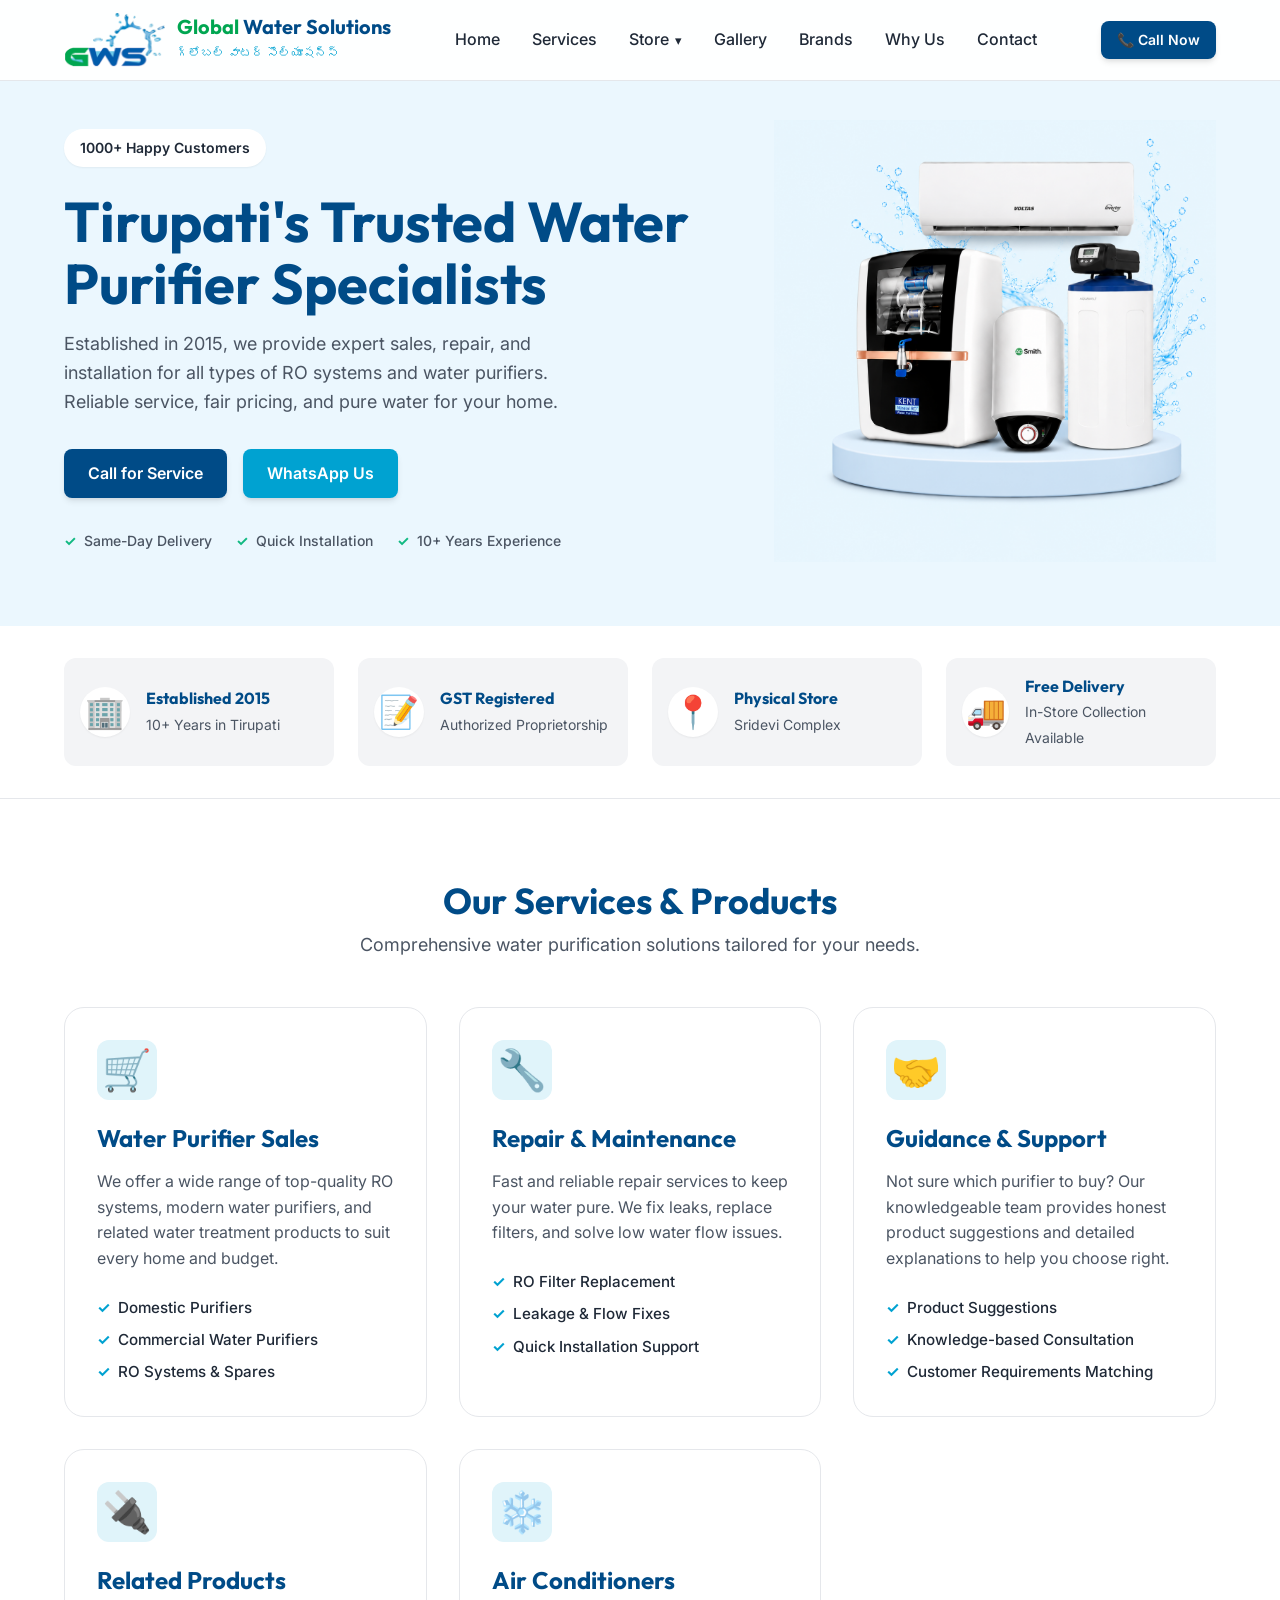
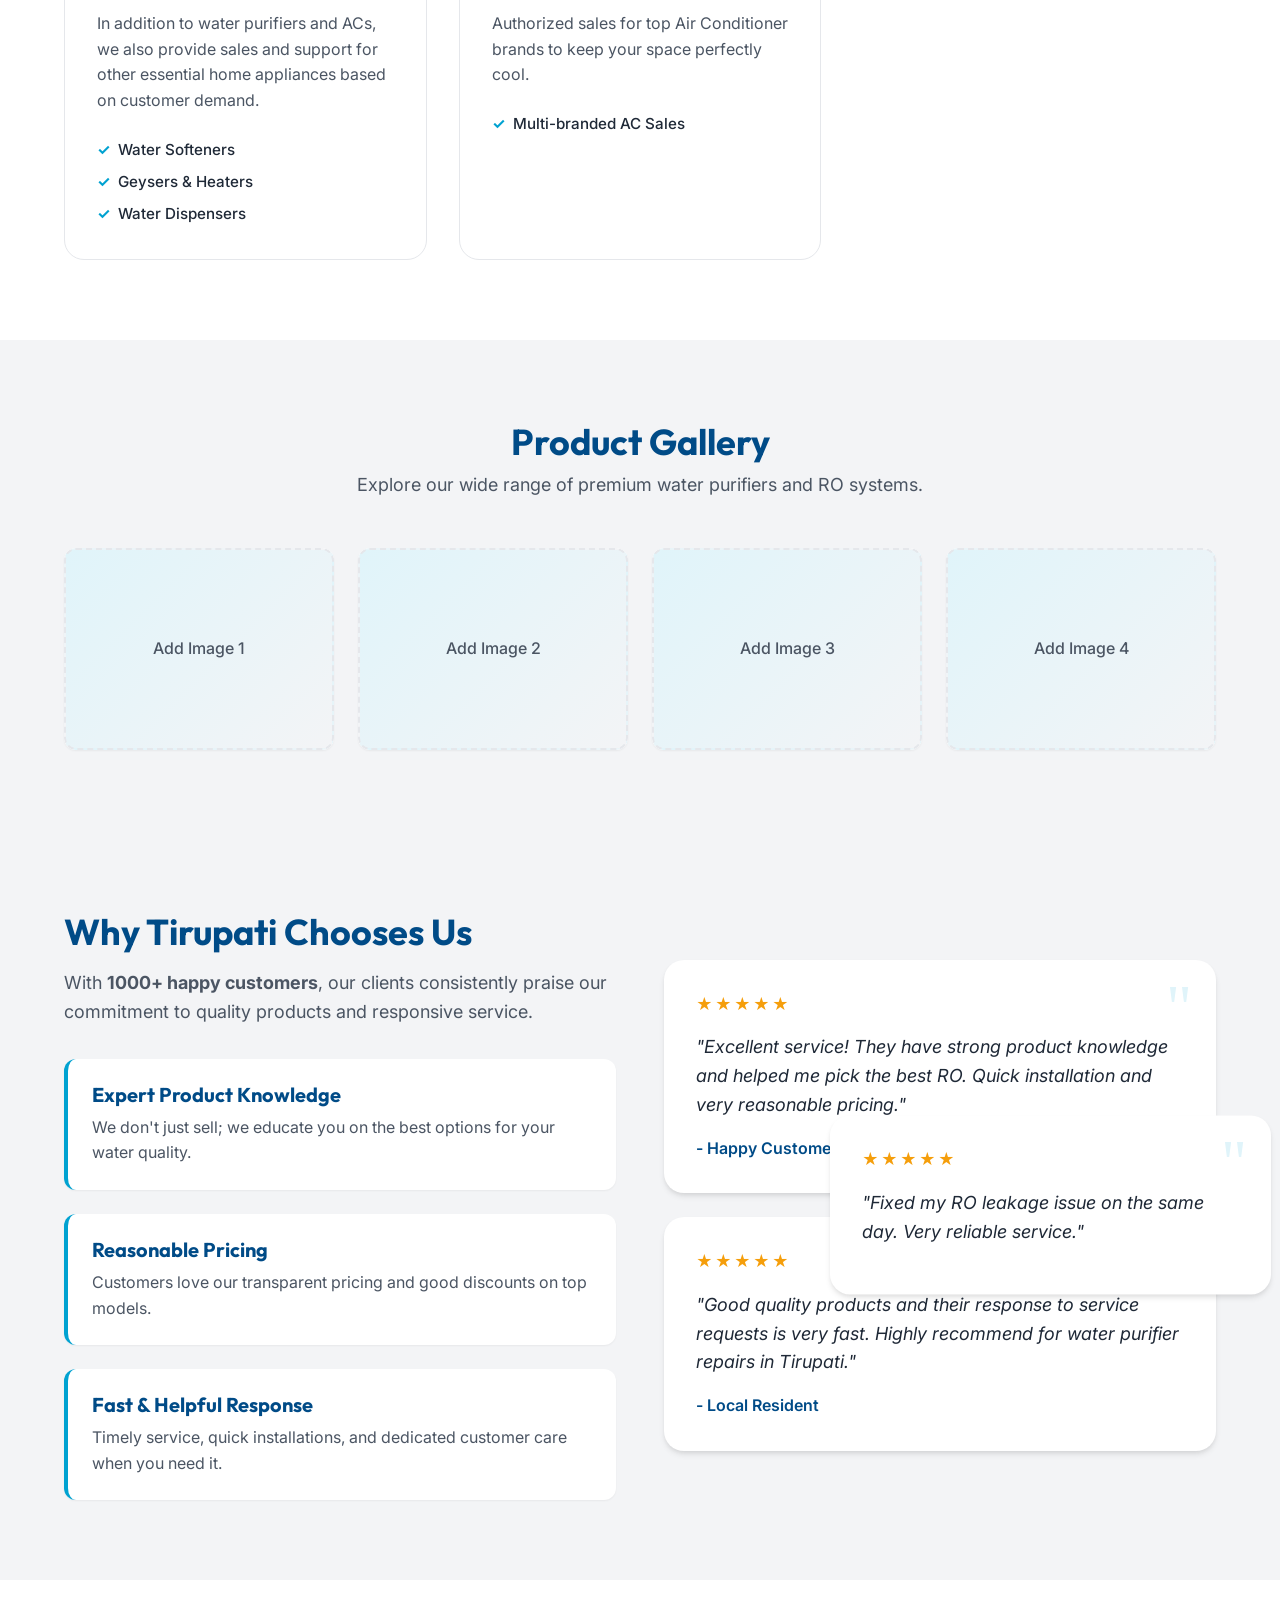
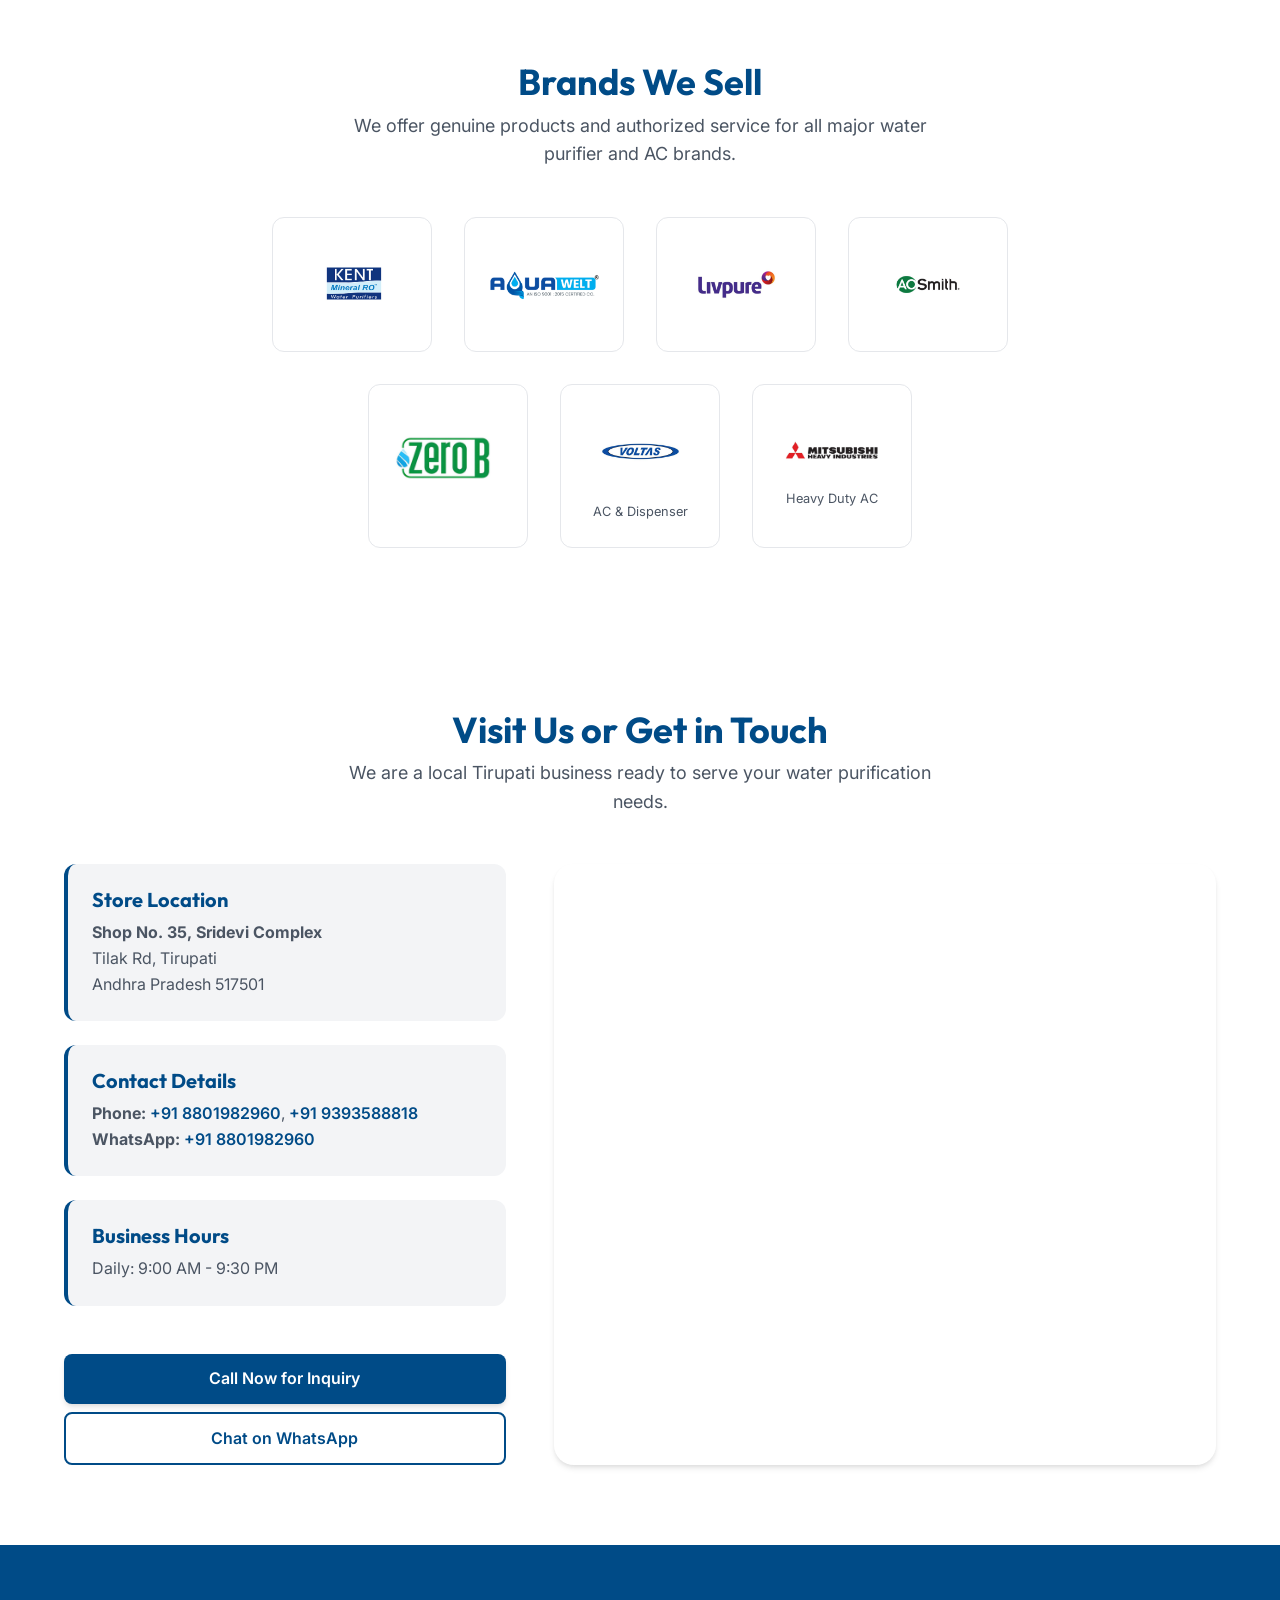
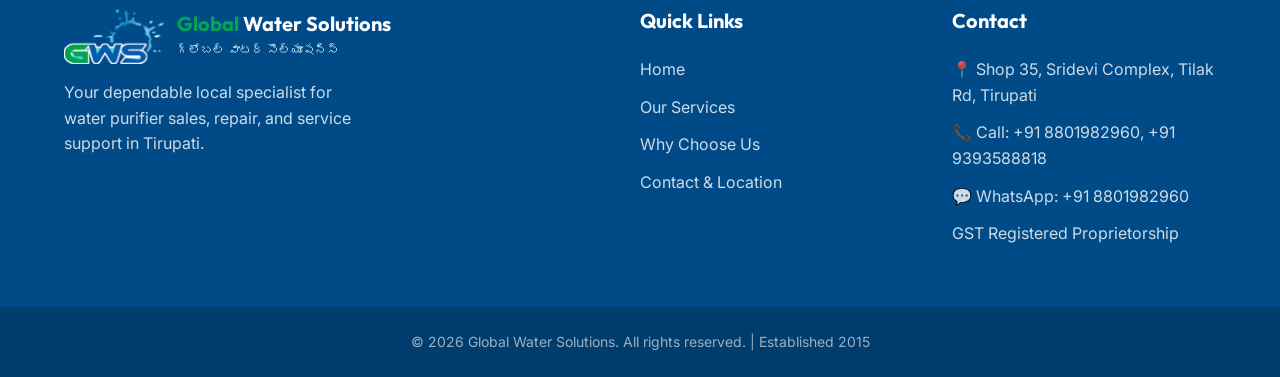
==== index.html @ a7a361a8 "Add files via upload" ====
<!DOCTYPE html>
<html lang="en">
<head>
    <meta charset="UTF-8">
    <meta name="viewport" content="width=device-width, initial-scale=1.0">
    <title>Global Water Solutions | Tirupati Water Purifier Specialists</title>
    <meta name="description" content="Tirupati's trusted water purifier specialist since 2015. Sales, repair, replacement, and installation with a 5.0-star rating. Free delivery and same-day service.">
    <!-- Google Fonts -->
    <link rel="preconnect" href="https://fonts.googleapis.com">
    <link rel="preconnect" href="https://fonts.gstatic.com" crossorigin>
    <link href="https://fonts.googleapis.com/css2?family=Outfit:wght@300;400;500;600;700;800&family=Inter:wght@400;500;600&display=swap" rel="stylesheet">
    <link rel="stylesheet" href="style.css">
</head>
<body>
    <!-- Header -->
    <header id="navbar">
        <div class="container header-container">
            <div class="logo">
                <img src="src/LOGO.png" alt="Global Water Solutions Logo" class="brand-logo">
                <div class="logo-text">
                    <h1><span style="color: #00A651;">Global</span> Water Solutions</h1>
                    <span class="logo-telugu">గ్లోబల్ వాటర్ సొల్యూషన్స్</span>
                </div>
            </div>
            <nav class="desktop-nav">
                <a href="#home">Home</a>
                <a href="#services">Services</a>
                <div class="dropdown">
                    <a href="#">Store <span style="font-size: 0.8em; margin-left: 2px;">&#9662;</span></a>
                    <div class="dropdown-menu">
                        <a href="store-domestic-ro.html">RO Water Purifiers</a>
                        <a href="store-commercial-ro.html">Commercial RO Water Purifier Systems</a>
                        <a href="store-softeners.html">Softeners</a>
                        <a href="store-geysers.html">Geysers & Water Heaters</a>
                        <a href="store-ac.html">Air Conditioners</a>
                        <a href="store-spares.html">RO Spares</a>
                    </div>
                </div>
                <a href="#gallery">Gallery</a>
                <a href="#brands">Brands</a>
                <a href="#why-us">Why Us</a>
                <a href="#contact">Contact</a>
            </nav>
            <div class="header-cta">
                <a href="tel:+918801982960" class="btn btn-primary btn-sm">📞 Call Now</a>
                <button class="mobile-menu-btn" aria-label="Toggle Menu">
                    <span></span>
                    <span></span>
                    <span></span>
                </button>
            </div>
        </div>
        <!-- Mobile Menu -->
        <div class="mobile-menu">
            <a href="#home">Home</a>
            <a href="#services">Services</a>
            <a href="#">Store <span style="font-size: 0.8em; margin-left: 2px;">&#9662;</span></a>
            <div class="mobile-dropdown-menu">
                <a href="store-domestic-ro.html">RO Water Purifiers</a>
                <a href="store-commercial-ro.html">Commercial RO Water Purifier Systems</a>
                <a href="store-softeners.html">Softeners</a>
                <a href="store-geysers.html">Geysers & Water Heaters</a>
                <a href="store-ac.html">Air Conditioners</a>
                <a href="store-spares.html">RO Spares</a>
            </div>
            <a href="#gallery">Gallery</a>
            <a href="#brands">Brands</a>
            <a href="#why-us">Why Us</a>
            <a href="#contact">Contact</a>
        </div>
    </header>

    <main>
        <!-- Hero Section -->
        <section id="home" class="hero">
            <div class="container hero-container">
                <div class="hero-content">
                    <div class="trust-badge">
                        <span class="rating-text">1000+ Happy Customers</span>
                    </div>
                    <h2 class="hero-title">Tirupati's Trusted Water Purifier Specialists</h2>
                    <p class="hero-description">
                        Established in 2015, we provide expert sales, repair, and installation for all types of RO systems and water purifiers. Reliable service, fair pricing, and pure water for your home.
                    </p>
                    <div class="hero-actions">
                        <a href="tel:+918801982960" class="btn btn-primary">Call for Service</a>
                        <a href="https://wa.me/918801982960" target="_blank" class="btn btn-secondary">WhatsApp Us</a>
                    </div>
                    <div class="hero-features">
                        <span><span class="check">✓</span> Same-Day Delivery</span>
                        <span><span class="check">✓</span> Quick Installation</span>
                        <span><span class="check">✓</span> 10+ Years Experience</span>
                    </div>
                </div>
                <div class="hero-image-wrapper">
                    <img src="src/products.png" alt="Global Water Solutions Products" class="hero-product-image">
                </div>
            </div>
        </section>

        <!-- Trust Bar -->
        <section class="trust-bar">
            <div class="container trust-bar-container">
                <div class="trust-item">
                    <div class="icon">🏢</div>
                    <div>
                        <strong>Established 2015</strong>
                        <span>10+ Years in Tirupati</span>
                    </div>
                </div>
                <div class="trust-item">
                    <div class="icon">📝</div>
                    <div>
                        <strong>GST Registered</strong>
                        <span>Authorized Proprietorship</span>
                    </div>
                </div>
                <div class="trust-item">
                    <div class="icon">📍</div>
                    <div>
                        <strong>Physical Store</strong>
                        <span>Sridevi Complex</span>
                    </div>
                </div>
                <div class="trust-item">
                    <div class="icon">🚚</div>
                    <div>
                        <strong>Free Delivery</strong>
                        <span>In-Store Collection Available</span>
                    </div>
                </div>
            </div>
        </section>

        <!-- Services Section -->
        <section id="services" class="services">
            <div class="container">
                <div class="section-header text-center">
                    <h2>Our Services & Products</h2>
                    <p>Comprehensive water purification solutions tailored for your needs.</p>
                </div>
                
                <div class="services-grid">
                    <!-- Service 1 -->
                    <div class="service-card">
                        <div class="service-icon">🛒</div>
                        <h3>Water Purifier Sales</h3>
                        <p>We offer a wide range of top-quality RO systems, modern water purifiers, and related water treatment products to suit every home and budget.</p>
                        <ul class="service-list">
                            <li>Domestic Purifiers</li>
                            <li>Commercial Water Purifiers</li>
                            <li>RO Systems & Spares</li>
                        </ul>
                    </div>

                    <!-- Service 2 -->
                    <div class="service-card">
                        <div class="service-icon">🔧</div>
                        <h3>Repair & Maintenance</h3>
                        <p>Fast and reliable repair services to keep your water pure. We fix leaks, replace filters, and solve low water flow issues.</p>
                        <ul class="service-list">
                            <li>RO Filter Replacement</li>
                            <li>Leakage & Flow Fixes</li>
                            <li>Quick Installation Support</li>
                        </ul>
                    </div>

                    <!-- Service 3 -->
                    <div class="service-card">
                        <div class="service-icon">🤝</div>
                        <h3>Guidance & Support</h3>
                        <p>Not sure which purifier to buy? Our knowledgeable team provides honest product suggestions and detailed explanations to help you choose right.</p>
                        <ul class="service-list">
                            <li>Product Suggestions</li>
                            <li>Knowledge-based Consultation</li>
                            <li>Customer Requirements Matching</li>
                        </ul>
                    </div>

                    <!-- Service 4 -->
                    <div class="service-card">
                        <div class="service-icon">🔌</div>
                        <h3>Related Products</h3>
                        <p>In addition to water purifiers and ACs, we also provide sales and support for other essential home appliances based on customer demand.</p>
                        <ul class="service-list">
                            <li>Water Softeners</li>
                            <li>Geysers & Heaters</li>
                            <li>Water Dispensers</li>
                        </ul>
                    </div>

                    <!-- Service 5 -->
                    <div class="service-card">
                        <div class="service-icon">❄️</div>
                        <h3>Air Conditioners</h3>
                        <p>Authorized sales for top Air Conditioner brands to keep your space perfectly cool.</p>
                        <ul class="service-list">
                            <li>Multi-branded AC Sales</li>
                        </ul>
                    </div>
                </div>
            </div>
        </section>

        <!-- Product Gallery Section -->
        <section id="gallery" class="gallery">
            <div class="container">
                <div class="section-header text-center">
                    <h2>Product Gallery</h2>
                    <p>Explore our wide range of premium water purifiers and RO systems.</p>
                </div>
                <div class="gallery-grid">
                    <div class="gallery-item"><div class="gallery-placeholder">Add Image 1</div></div>
                    <div class="gallery-item"><div class="gallery-placeholder">Add Image 2</div></div>
                    <div class="gallery-item"><div class="gallery-placeholder">Add Image 3</div></div>
                    <div class="gallery-item"><div class="gallery-placeholder">Add Image 4</div></div>
                </div>
            </div>
        </section>

        <!-- Why Choose Us / Reviews Section -->
        <section id="why-us" class="why-us">
            <div class="container">
                <div class="why-us-grid">
                    <div class="why-us-content">
                        <h2>Why Tirupati Chooses Us</h2>
                        <p>With <strong>1000+ happy customers</strong>, our clients consistently praise our commitment to quality products and responsive service.</p>
                        
                        <div class="feature-highlights">
                            <div class="highlight-item">
                                <h4>Expert Product Knowledge</h4>
                                <p>We don't just sell; we educate you on the best options for your water quality.</p>
                            </div>
                            <div class="highlight-item">
                                <h4>Reasonable Pricing</h4>
                                <p>Customers love our transparent pricing and good discounts on top models.</p>
                            </div>
                            <div class="highlight-item">
                                <h4>Fast & Helpful Response</h4>
                                <p>Timely service, quick installations, and dedicated customer care when you need it.</p>
                            </div>
                        </div>
                    </div>
                    <div class="reviews-showcase">
                        <div class="review-card">
                            <div class="stars">★★★★★</div>
                            <p class="review-text">"Excellent service! They have strong product knowledge and helped me pick the best RO. Quick installation and very reasonable pricing."</p>
                            <span class="reviewer">- Happy Customer</span>
                        </div>
                        <div class="review-card">
                            <div class="stars">★★★★★</div>
                            <p class="review-text">"Good quality products and their response to service requests is very fast. Highly recommend for water purifier repairs in Tirupati."</p>
                            <span class="reviewer">- Local Resident</span>
                        </div>
                        <div class="review-card floating-card">
                            <div class="stars">★★★★★</div>
                            <p class="review-text">"Fixed my RO leakage issue on the same day. Very reliable service."</p>
                        </div>
                    </div>
                </div>
            </div>
        </section>

        <!-- Brands We Sell Section -->
        <section id="brands" class="brands">
            <div class="container">
                <div class="section-header text-center">
                    <h2>Brands We Sell</h2>
                    <p>We offer genuine products and authorized service for all major water purifier and AC brands.</p>
                </div>
                <div class="brands-grid" style="max-width: 850px; margin: 0 auto;">
                    <div class="brand-card">
                        <img src="src/kent.jpg" alt="Kent">
                    </div>
                    <div class="brand-card">
                        <img src="src/aquawelt.png" alt="Aquawelt">
                    </div>
                    <div class="brand-card">
                        <img src="src/livpure.jpg" alt="Livpure">
                    </div>
                    <div class="brand-card">
                        <img src="src/aosmith.jpg" alt="AO Smith">
                    </div>
                    <div class="brand-card">
                        <img src="src/zerob.jpg" alt="Zero B">
                    </div>
                    <div class="brand-card">
                        <img src="src/voltas.jpg" alt="Voltas">
                        <p class="brand-desc">AC & Dispenser</p>
                    </div>
                    <div class="brand-card">
                        <img src="src/mitsubishi.jpg" alt="Mitsubishi">
                        <p class="brand-desc">Heavy Duty AC</p>
                    </div>
                </div>
            </div>
        </section>

        <!-- Contact & Location Section -->
        <section id="contact" class="contact">
            <div class="container">
                <div class="section-header text-center">
                    <h2>Visit Us or Get in Touch</h2>
                    <p>We are a local Tirupati business ready to serve your water purification needs.</p>
                </div>
                
                <div class="contact-grid">
                    <div class="contact-info">
                        <div class="info-card">
                            <h3>Store Location</h3>
                            <p><strong>Shop No. 35, Sridevi Complex</strong><br>Tilak Rd, Tirupati<br>Andhra Pradesh 517501</p>
                        </div>
                        <div class="info-card">
                            <h3>Contact Details</h3>
                            <p><strong>Phone:</strong> <a href="tel:+918801982960">+91 8801982960</a>, <a href="tel:+919393588818">+91 9393588818</a></p>
                            <p><strong>WhatsApp:</strong> <a href="https://wa.me/918801982960">+91 8801982960</a></p>
                        </div>
                        <div class="info-card">
                            <h3>Business Hours</h3>
                            <p>Daily: 9:00 AM - 9:30 PM</p>
                        </div>
                        
                        <div class="contact-actions mt-4">
                            <a href="tel:+918801982960" class="btn btn-primary w-full text-center">Call Now for Inquiry</a>
                            <a href="https://wa.me/918801982960" target="_blank" class="btn btn-outline w-full text-center mt-2">Chat on WhatsApp</a>
                        </div>
                    </div>
                    
                    <div class="map-container" style="border-radius: var(--radius-lg); overflow: hidden; box-shadow: var(--shadow-md);">
                        <iframe 
                            src="https://maps.google.com/maps?q=13.634638,79.421603&z=16&output=embed" 
                            width="100%" 
                            height="100%" 
                            style="border:0; min-height: 400px;" 
                            allowfullscreen="" 
                            loading="lazy" 
                            referrerpolicy="no-referrer-when-downgrade">
                        </iframe>
                    </div>
                </div>
            </div>
        </section>
    </main>

    <!-- Footer -->
    <footer>
        <div class="container footer-container">
            <div class="footer-brand">
                <div class="logo">
                    <img src="src/LOGO.png" alt="Global Water Solutions Logo" class="brand-logo">
                    <div class="logo-text">
                        <h3><span style="color: #00A651;">Global</span> Water Solutions</h3>
                        <span class="logo-telugu">గ్లోబల్ వాటర్ సొల్యూషన్స్</span>
                    </div>
                </div>
                <p>Your dependable local specialist for water purifier sales, repair, and service support in Tirupati.</p>
            </div>
            <div class="footer-links">
                <h4>Quick Links</h4>
                <ul>
                    <li><a href="#home">Home</a></li>
                    <li><a href="#services">Our Services</a></li>
                    <li><a href="#why-us">Why Choose Us</a></li>
                    <li><a href="#contact">Contact & Location</a></li>
                </ul>
            </div>
            <div class="footer-contact">
                <h4>Contact</h4>
                <p><a href="https://www.google.com/maps/place/Global+Water+Solutions/@13.634712,79.421446,17z/data=!4m15!1m8!3m7!1s0x3a4d4ba5ccf7b1e5:0x3122dc1c02b946a7!2sGlobal+Water+Solutions!8m2!3d13.634638!4d79.421603!10e1!16s%2Fg%2F11f64hcysd!3m5!1s0x3a4d4ba5ccf7b1e5:0x3122dc1c02b946a7!8m2!3d13.634638!4d79.421603!16s%2Fg%2F11f64hcysd?entry=ttu" target="_blank">📍 Shop 35, Sridevi Complex, Tilak Rd, Tirupati</a></p>
                <p>📞 Call: <a href="tel:+918801982960">+91 8801982960</a>, <a href="tel:+919393588818">+91 9393588818</a></p>
                <p><a href="https://wa.me/918801982960" target="_blank">💬 WhatsApp: +91 8801982960</a></p>
                <p>GST Registered Proprietorship</p>
            </div>
        </div>
        <div class="footer-bottom">
            <div class="container">
                <p>&copy; 2026 Global Water Solutions. All rights reserved. | Established 2015</p>
            </div>
        </div>
    </footer>

    <script src="script.js"></script>
</body>
</html>
---- style.css ----
/* ==========================================================================
   CSS Variables & Tokens
   ========================================================================== */
:root {
    /* Colors - Brand (Water/Trust Theme) */
    --clr-primary: #004B87;      /* Deep Sea Blue - Trust, Authority */
    --clr-primary-light: #0066B3;
    --clr-secondary: #00A2D1;    /* Aqua/Cyan - Freshness, Purity */
    --clr-secondary-light: #E0F4FA;
    
    /* Colors - Neutral */
    --clr-text-main: #1F2937;
    --clr-text-muted: #4B5563;
    --clr-bg-main: #FFFFFF;
    --clr-bg-alt: #F3F4F6;
    --clr-border: #E5E7EB;
    
    /* Colors - Accent */
    --clr-star: #F59E0B;         /* Gold for 5.0 stars */
    --clr-success: #10B981;
    
    /* Typography */
    --font-heading: 'Outfit', sans-serif;
    --font-body: 'Inter', sans-serif;
    
    /* Spacing & Layout */
    --max-width: 1200px;
    --section-pad: 5rem 1rem;
    --radius-sm: 8px;
    --radius-md: 12px;
    --radius-lg: 20px;
    
    /* Effects */
    --shadow-sm: 0 1px 2px 0 rgba(0, 0, 0, 0.05);
    --shadow-md: 0 4px 6px -1px rgba(0, 0, 0, 0.1), 0 2px 4px -1px rgba(0, 0, 0, 0.06);
    --shadow-lg: 0 10px 15px -3px rgba(0, 0, 0, 0.1), 0 4px 6px -2px rgba(0, 0, 0, 0.05);
    --shadow-hover: 0 20px 25px -5px rgba(0, 0, 0, 0.1), 0 10px 10px -5px rgba(0, 0, 0, 0.04);
    --transition: all 0.3s ease;
}

/* ==========================================================================
   Reset & Base Styles
   ========================================================================== */
* {
    margin: 0;
    padding: 0;
    box-sizing: border-box;
}

html {
    scroll-behavior: smooth;
}

body {
    font-family: var(--font-body);
    color: var(--clr-text-main);
    background-color: var(--clr-bg-main);
    line-height: 1.6;
    overflow-x: hidden;
}

h1, h2, h3, h4, h5, h6 {
    font-family: var(--font-heading);
    font-weight: 700;
    line-height: 1.2;
    color: var(--clr-primary);
}

a {
    text-decoration: none;
    color: inherit;
    transition: var(--transition);
}

ul {
    list-style: none;
}

img {
    max-width: 100%;
    height: auto;
    display: block;
}

.container {
    width: 100%;
    max-width: var(--max-width);
    margin: 0 auto;
    padding: 0 1.5rem;
}

.text-center { text-align: center; }
.w-full { width: 100%; }
.mt-2 { margin-top: 0.5rem; }
.mt-3 { margin-top: 1rem; }
.mt-4 { margin-top: 1.5rem; }

/* ==========================================================================
   Buttons
   ========================================================================== */
.btn {
    display: inline-flex;
    align-items: center;
    justify-content: center;
    padding: 0.75rem 1.5rem;
    font-family: var(--font-body);
    font-weight: 600;
    border-radius: var(--radius-sm);
    cursor: pointer;
    border: none;
    font-size: 1rem;
    transition: var(--transition);
}

.btn-primary {
    background-color: var(--clr-primary);
    color: #fff;
    box-shadow: var(--shadow-md);
}

.btn-primary:hover {
    background-color: var(--clr-primary-light);
    transform: translateY(-2px);
    box-shadow: var(--shadow-lg);
}

.btn-secondary {
    background-color: var(--clr-secondary);
    color: #fff;
    box-shadow: var(--shadow-md);
}

.btn-secondary:hover {
    background-color: #0088B0;
    transform: translateY(-2px);
    box-shadow: var(--shadow-lg);
}

.btn-outline {
    background-color: transparent;
    border: 2px solid var(--clr-primary);
    color: var(--clr-primary);
}

.btn-outline:hover {
    background-color: var(--clr-secondary-light);
}

.btn-sm {
    padding: 0.5rem 1rem;
    font-size: 0.875rem;
}

/* ==========================================================================
   Header & Navigation
   ========================================================================== */
header {
    position: fixed;
    top: 0;
    left: 0;
    width: 100%;
    background-color: rgba(255, 255, 255, 0.95);
    backdrop-filter: blur(10px);
    border-bottom: 1px solid var(--clr-border);
    z-index: 1000;
    transition: var(--transition);
}

header.scrolled {
    box-shadow: var(--shadow-sm);
}

.header-container {
    display: flex;
    justify-content: space-between;
    align-items: center;
    height: 80px;
}

.logo {
    display: flex;
    align-items: center;
    gap: 0.75rem;
}

.logo-icon {
    font-size: 2rem;
    display: none; /* Hide if not needed anymore, or keep for fallback */
}

.brand-logo {
    height: 55px;
    width: auto;
    object-fit: contain;
}

.logo-text h1 {
    font-size: 1.25rem;
    margin: 0;
    color: var(--clr-primary);
}

.logo-telugu {
    font-size: 0.75rem;
    color: var(--clr-secondary);
    font-weight: 500;
}

.desktop-nav {
    display: none;
    gap: 2rem;
}

.desktop-nav a {
    font-weight: 500;
    color: var(--clr-text-main);
    position: relative;
}

.desktop-nav a::after {
    content: '';
    position: absolute;
    bottom: -4px;
    left: 0;
    width: 0;
    height: 2px;
    background-color: var(--clr-secondary);
    transition: var(--transition);
}

.desktop-nav a:hover::after {
    width: 100%;
}

/* Dropdown Styles */
.dropdown {
    position: relative;
    display: inline-block;
}

.dropdown-menu {
    display: none;
    position: absolute;
    top: 100%;
    left: 0;
    background-color: white;
    min-width: 300px;
    box-shadow: var(--shadow-lg);
    border: 1px solid var(--clr-border);
    border-top: 2px solid #FF6B6B; /* Based on the image showing a red top border */
    z-index: 1000;
    padding: 0.5rem 0;
}

.dropdown:hover .dropdown-menu {
    display: block;
    animation: fadeIn 0.2s ease;
}

.dropdown-menu a {
    color: var(--clr-text-main);
    padding: 1rem 1.5rem;
    display: block;
    font-size: 0.9rem;
    font-weight: 500;
    text-transform: uppercase;
}

.dropdown-menu a::after {
    display: none;
}

.dropdown-menu a:hover {
    background-color: var(--clr-bg-main);
    color: #FF6B6B;
}

@keyframes fadeIn {
    from { opacity: 0; transform: translateY(10px); }
    to { opacity: 1; transform: translateY(0); }
}

/* Mobile dropdown styles */
.mobile-dropdown-menu {
    display: flex;
    flex-direction: column;
    padding-left: 1.5rem;
    margin-top: 0.5rem;
    margin-bottom: 1rem;
    border-left: 2px solid var(--clr-border);
}

.mobile-dropdown-menu a {
    font-size: 1.1rem;
    padding: 0.5rem 0;
    color: var(--clr-text-light);
    text-transform: uppercase;
}

.mobile-dropdown-menu a:hover {
    color: #FF6B6B;
}
.header-cta {
    display: flex;
    align-items: center;
    gap: 1rem;
}

.mobile-menu-btn {
    display: block;
    background: none;
    border: none;
    cursor: pointer;
    width: 30px;
    height: 20px;
    position: relative;
    z-index: 1001;
}

.mobile-menu-btn span {
    display: block;
    width: 100%;
    height: 2px;
    background-color: var(--clr-primary);
    position: absolute;
    transition: var(--transition);
}

.mobile-menu-btn span:nth-child(1) { top: 0; }
.mobile-menu-btn span:nth-child(2) { top: 9px; }
.mobile-menu-btn span:nth-child(3) { top: 18px; }

.mobile-menu-btn.active span:nth-child(1) {
    transform: rotate(45deg);
    top: 9px;
}
.mobile-menu-btn.active span:nth-child(2) {
    opacity: 0;
}
.mobile-menu-btn.active span:nth-child(3) {
    transform: rotate(-45deg);
    top: 9px;
}

.mobile-menu {
    position: fixed;
    top: 80px;
    left: 0;
    width: 100%;
    background-color: var(--clr-bg-main);
    padding: 1.5rem;
    display: flex;
    flex-direction: column;
    gap: 1.5rem;
    box-shadow: var(--shadow-md);
    transform: translateY(-100%);
    opacity: 0;
    visibility: hidden;
    transition: var(--transition);
    border-top: 1px solid var(--clr-border);
}

.mobile-menu.active {
    transform: translateY(0);
    opacity: 1;
    visibility: visible;
}

.mobile-menu a {
    font-size: 1.125rem;
    font-weight: 500;
    border-bottom: 1px solid var(--clr-bg-alt);
    padding-bottom: 0.5rem;
}

/* ==========================================================================
   Hero Section
   ========================================================================== */
.hero {
    padding-top: 120px;
    padding-bottom: 4rem;
    background: #ebf7fe;
    position: relative;
    overflow: hidden;
}

.hero::before {
    display: none;
}

.hero-container {
    display: grid;
    grid-template-columns: 1fr;
    gap: 3rem;
    position: relative;
    z-index: 1;
}

.trust-badge {
    display: inline-flex;
    align-items: center;
    gap: 0.5rem;
    background-color: white;
    padding: 0.5rem 1rem;
    border-radius: 50px;
    box-shadow: var(--shadow-sm);
    margin-bottom: 1.5rem;
    font-size: 0.875rem;
    font-weight: 600;
}

.stars {
    color: var(--clr-star);
    letter-spacing: 2px;
}

.hero-title {
    font-size: 2.5rem;
    margin-bottom: 1rem;
    line-height: 1.1;
    color: var(--clr-primary);
}

.hero-description {
    font-size: 1.125rem;
    color: var(--clr-text-muted);
    margin-bottom: 2rem;
    max-width: 540px;
}

.hero-actions {
    display: flex;
    flex-wrap: wrap;
    gap: 1rem;
    margin-bottom: 2rem;
}

.hero-features {
    display: flex;
    flex-direction: column;
    gap: 0.75rem;
    font-size: 0.875rem;
    font-weight: 500;
    color: var(--clr-text-muted);
}

.check {
    color: var(--clr-success);
    font-weight: bold;
    margin-right: 0.25rem;
}

.hero-image-wrapper {
    display: flex;
    justify-content: center;
    align-items: center;
}

.hero-product-image {
    width: 100%;
    max-width: 600px;
    height: auto;
    object-fit: contain;
    mix-blend-mode: multiply;
    transition: transform 0.3s ease;
}

.hero-product-image:hover {
    transform: translateY(-10px);
}

.hero-image-placeholder {
    width: 100%;
    max-width: 400px;
    aspect-ratio: 1;
    background: linear-gradient(135deg, var(--clr-primary) 0%, var(--clr-secondary) 100%);
    border-radius: 30% 70% 70% 30% / 30% 30% 70% 70%;
    position: relative;
    display: flex;
    flex-direction: column;
    justify-content: center;
    align-items: center;
    color: white;
    box-shadow: var(--shadow-lg);
    animation: morph 8s ease-in-out infinite;
    text-align: center;
    padding: 2rem;
}

.water-drop {
    font-size: 4rem;
    margin-bottom: 1rem;
}

.water-drop::before { content: '💧'; }

.glass-effect {
    position: absolute;
    top: 10%;
    left: 10%;
    width: 80%;
    height: 80%;
    background: rgba(255, 255, 255, 0.1);
    backdrop-filter: blur(5px);
    border-radius: inherit;
    border: 1px solid rgba(255,255,255,0.2);
}

.placeholder-text {
    font-family: var(--font-heading);
    font-size: 1.5rem;
    font-weight: 600;
    z-index: 1;
}

@keyframes morph {
    0% { border-radius: 30% 70% 70% 30% / 30% 30% 70% 70%; }
    50% { border-radius: 70% 30% 30% 70% / 70% 70% 30% 30%; }
    100% { border-radius: 30% 70% 70% 30% / 30% 30% 70% 70%; }
}

/* ==========================================================================
   Trust Bar
   ========================================================================== */
.trust-bar {
    background-color: white;
    border-bottom: 1px solid var(--clr-border);
    padding: 2rem 0;
}

.trust-bar-container {
    display: grid;
    grid-template-columns: 1fr;
    gap: 1.5rem;
}

.trust-item {
    display: flex;
    align-items: center;
    gap: 1rem;
    padding: 1rem;
    background: var(--clr-bg-alt);
    border-radius: var(--radius-md);
    transition: var(--transition);
}

.trust-item:hover {
    transform: translateY(-3px);
    box-shadow: var(--shadow-sm);
    background: var(--clr-secondary-light);
}

.trust-item .icon {
    font-size: 2rem;
    background: white;
    width: 50px;
    height: 50px;
    display: flex;
    align-items: center;
    justify-content: center;
    border-radius: 50%;
    box-shadow: var(--shadow-sm);
}

.trust-item strong {
    display: block;
    color: var(--clr-primary);
    font-family: var(--font-heading);
}

.trust-item span {
    font-size: 0.875rem;
    color: var(--clr-text-muted);
}

/* ==========================================================================
   Services Section
   ========================================================================== */
.services {
    padding: var(--section-pad);
    background-color: var(--clr-bg-main);
}

.section-header {
    margin-bottom: 3rem;
}

.section-header h2 {
    font-size: 2.25rem;
    margin-bottom: 0.5rem;
}

.section-header p {
    color: var(--clr-text-muted);
    font-size: 1.125rem;
    max-width: 600px;
    margin: 0 auto;
}

.services-grid {
    display: grid;
    grid-template-columns: 1fr;
    gap: 2rem;
}

.service-card {
    background: white;
    border: 1px solid var(--clr-border);
    border-radius: var(--radius-lg);
    padding: 2rem;
    transition: var(--transition);
    position: relative;
    overflow: hidden;
}

.service-card::before {
    content: '';
    position: absolute;
    top: 0;
    left: 0;
    width: 100%;
    height: 4px;
    background: var(--clr-secondary);
    transform: scaleX(0);
    transform-origin: left;
    transition: transform 0.3s ease;
}

.service-card:hover {
    box-shadow: var(--shadow-hover);
    transform: translateY(-5px);
    border-color: transparent;
}

.service-card:hover::before {
    transform: scaleX(1);
}

.service-icon {
    font-size: 2.5rem;
    margin-bottom: 1.5rem;
    background: var(--clr-secondary-light);
    width: 60px;
    height: 60px;
    display: flex;
    align-items: center;
    justify-content: center;
    border-radius: var(--radius-md);
}

.service-card h3 {
    font-size: 1.5rem;
    margin-bottom: 1rem;
}

.service-card p {
    color: var(--clr-text-muted);
    margin-bottom: 1.5rem;
}

.service-list {
    display: flex;
    flex-direction: column;
    gap: 0.5rem;
}

.service-list li {
    display: flex;
    align-items: center;
    gap: 0.5rem;
    font-size: 0.95rem;
    font-weight: 500;
}

.service-list li::before {
    content: '✓';
    color: var(--clr-secondary);
    font-weight: bold;
}

/* ==========================================================================
   Why Us / Testimonials
   ========================================================================== */
.why-us {
    padding: var(--section-pad);
    background-color: var(--clr-bg-alt);
}

.why-us-grid {
    display: grid;
    grid-template-columns: 1fr;
    gap: 3rem;
    align-items: center;
}

.why-us-content h2 {
    font-size: 2.25rem;
    margin-bottom: 1rem;
}

.why-us-content p {
    font-size: 1.125rem;
    color: var(--clr-text-muted);
    margin-bottom: 2rem;
}

.feature-highlights {
    display: flex;
    flex-direction: column;
    gap: 1.5rem;
}

.highlight-item {
    background: white;
    padding: 1.5rem;
    border-radius: var(--radius-md);
    border-left: 4px solid var(--clr-secondary);
    box-shadow: var(--shadow-sm);
}

.highlight-item h4 {
    font-size: 1.25rem;
    margin-bottom: 0.5rem;
}

.highlight-item p {
    margin-bottom: 0;
    font-size: 1rem;
}

.reviews-showcase {
    position: relative;
    display: flex;
    flex-direction: column;
    gap: 1.5rem;
}

.review-card {
    background: white;
    padding: 2rem;
    border-radius: var(--radius-lg);
    box-shadow: var(--shadow-md);
    position: relative;
}

.review-card::after {
    content: '"';
    position: absolute;
    top: 1rem;
    right: 1.5rem;
    font-size: 4rem;
    color: var(--clr-secondary-light);
    font-family: serif;
    line-height: 1;
}

.review-text {
    font-size: 1.125rem;
    font-style: italic;
    margin: 1rem 0;
    position: relative;
    z-index: 1;
}

.reviewer {
    font-weight: 600;
    color: var(--clr-primary);
}

.floating-card {
    display: none;
}

/* ==========================================================================
   Contact Section
   ========================================================================== */
.contact {
    padding: var(--section-pad);
}

.contact-grid {
    display: grid;
    grid-template-columns: 1fr;
    gap: 3rem;
}

.contact-info {
    display: flex;
    flex-direction: column;
    gap: 1.5rem;
}

.info-card {
    background: var(--clr-bg-alt);
    padding: 1.5rem;
    border-radius: var(--radius-md);
    border-left: 4px solid var(--clr-primary);
}

.info-card h3 {
    margin-bottom: 0.5rem;
    font-size: 1.25rem;
}

.info-card p {
    color: var(--clr-text-muted);
}

.info-card a {
    color: var(--clr-primary);
    font-weight: 600;
}

.info-card a:hover {
    text-decoration: underline;
}

.map-container {
    height: 100%;
    min-height: 400px;
}

.map-placeholder {
    width: 100%;
    height: 100%;
    background: linear-gradient(to bottom right, #E5E7EB, #D1D5DB);
    border-radius: var(--radius-lg);
    display: flex;
    flex-direction: column;
    align-items: center;
    justify-content: center;
    padding: 2rem;
    text-align: center;
    box-shadow: var(--shadow-md);
}

.map-icon {
    font-size: 3rem;
    margin-bottom: 1rem;
}

/* ==========================================================================
   Footer
   ========================================================================== */
footer {
    background-color: var(--clr-primary);
    color: white;
    padding-top: 4rem;
}

.footer-container {
    display: grid;
    grid-template-columns: 1fr;
    gap: 3rem;
    margin-bottom: 3rem;
}

.footer-brand .logo-text h3 {
    color: white;
    margin: 0;
    font-size: 1.25rem;
}

.footer-brand .logo-telugu {
    color: var(--clr-secondary-light);
}

.footer-brand p {
    margin-top: 1rem;
    color: rgba(255, 255, 255, 0.8);
    max-width: 300px;
}

.footer-links h4,
.footer-contact h4 {
    color: white;
    margin-bottom: 1.5rem;
    font-size: 1.25rem;
}

.footer-links ul {
    display: flex;
    flex-direction: column;
    gap: 0.75rem;
}

.footer-links a {
    color: rgba(255, 255, 255, 0.8);
}

.footer-links a:hover {
    color: var(--clr-secondary);
    padding-left: 5px;
}

.footer-contact p {
    color: rgba(255, 255, 255, 0.8);
    margin-bottom: 0.75rem;
}

.footer-bottom {
    background-color: rgba(0, 0, 0, 0.2);
    padding: 1.5rem 0;
    text-align: center;
    font-size: 0.875rem;
    color: rgba(255, 255, 255, 0.6);
}

/* ==========================================================================
   Gallery Section
   ========================================================================== */
.gallery {
    padding: var(--section-pad);
    background-color: var(--clr-bg-alt);
}

.gallery-grid {
    display: grid;
    grid-template-columns: repeat(auto-fit, minmax(250px, 1fr));
    gap: 1.5rem;
}

.gallery-item {
    border-radius: var(--radius-md);
    overflow: hidden;
    box-shadow: var(--shadow-sm);
    aspect-ratio: 4/3;
    background-color: var(--clr-bg-main);
    transition: var(--transition);
}

.gallery-item:hover {
    transform: translateY(-5px);
    box-shadow: var(--shadow-md);
}

.gallery-placeholder {
    width: 100%;
    height: 100%;
    display: flex;
    align-items: center;
    justify-content: center;
    background: linear-gradient(135deg, var(--clr-secondary-light) 0%, #F3F4F6 100%);
    color: var(--clr-text-muted);
    font-weight: 500;
    border: 2px dashed var(--clr-border);
    border-radius: var(--radius-md);
}

/* ==========================================================================
   Brands Section
   ========================================================================== */
.brands {
    padding: var(--section-pad);
    background-color: var(--clr-bg-main);
}

.brands-grid {
    display: flex;
    flex-wrap: wrap;
    justify-content: center;
    gap: 2rem;
}

.brand-card {
    text-align: center;
    padding: 1.5rem;
    background: white;
    border-radius: var(--radius-md);
    border: 1px solid var(--clr-border);
    transition: var(--transition);
    width: 160px;
    display: flex;
    flex-direction: column;
    align-items: center;
    justify-content: center;
}

.brand-card:hover {
    box-shadow: var(--shadow-md);
    border-color: var(--clr-primary-light);
    transform: translateY(-3px);
}

.brand-card img {
    max-width: 100%;
    max-height: 85px;
    object-fit: contain;
    font-family: var(--font-heading);
    font-weight: 700;
    color: var(--clr-primary);
    text-align: center;
}

.brand-desc {
    font-size: 0.8rem;
    color: var(--clr-text-muted);
    margin-top: 0.5rem;
    margin-bottom: 0;
}

/* ==========================================================================
   Media Queries
   ========================================================================== */

/* Tablet */
@media (min-width: 768px) {
    .hero-features {
        flex-direction: row;
        gap: 1.5rem;
    }
    
    .trust-bar-container {
        grid-template-columns: repeat(2, 1fr);
    }
    
    .services-grid {
        grid-template-columns: repeat(2, 1fr);
    }
    
    .footer-container {
        grid-template-columns: 2fr 1fr 1fr;
    }
}

/* Desktop */
@media (min-width: 1024px) {
    .desktop-nav {
        display: flex;
    }
    
    .mobile-menu-btn {
        display: none;
    }
    
    .hero-container {
        grid-template-columns: 1.2fr 0.8fr;
        align-items: center;
    }
    
    .hero-title {
        font-size: 3.5rem;
    }
    
    .trust-bar-container {
        grid-template-columns: repeat(4, 1fr);
    }
    
    .services-grid {
        grid-template-columns: repeat(3, 1fr);
    }
    
    .why-us-grid {
        grid-template-columns: 1fr 1fr;
    }
    
    .floating-card {
        display: block;
        position: absolute;
        top: 50%;
        right: -10%;
        transform: translateY(-50%);
        width: 80%;
        z-index: 2;
    }
    
    .contact-grid {
        grid-template-columns: 1fr 1.5fr;
    }
}

/* ==========================================================================
   Store Page Specific Styles
   ========================================================================== */
.store-hero {
    padding: 6rem 0 3rem;
}
.store-subtitle {
    font-size: 1.125rem;
    color: var(--clr-text-light);
    max-width: 700px;
    margin: 0 auto 2rem;
}
.store-trust-badges {
    display: flex;
    flex-wrap: wrap;
    justify-content: center;
    gap: 1rem;
}
.store-trust-badges .badge {
    background: white;
    padding: 0.5rem 1rem;
    border-radius: 50px;
    font-size: 0.875rem;
    font-weight: 500;
    color: var(--clr-primary);
    box-shadow: var(--shadow-sm);
    border: 1px solid var(--clr-border);
}
.store-category-nav {
    background: white;
    border-bottom: 1px solid var(--clr-border);
    position: sticky;
    top: 70px;
    z-index: 90;
    overflow-x: auto;
}
.store-category-nav .cat-links {
    list-style: none;
    padding: 0;
    margin: 0;
    display: flex;
    gap: 2rem;
    white-space: nowrap;
}
.store-category-nav .cat-links a {
    display: block;
    padding: 1rem 0;
    color: var(--clr-text-main);
    font-weight: 500;
    text-decoration: none;
    border-bottom: 3px solid transparent;
    transition: var(--transition);
}
.store-category-nav .cat-links a:hover {
    color: var(--clr-primary);
    border-bottom-color: var(--clr-primary);
}
.store-section {
    padding: 5rem 0;
}
.store-section:nth-child(even) {
    background-color: var(--clr-bg-main);
}
.section-desc {
    text-align: center;
    color: var(--clr-text-light);
    margin-bottom: 3rem;
}
.product-grid {
    display: grid;
    grid-template-columns: repeat(auto-fill, minmax(280px, 1fr));
    gap: 2rem;
}
.product-card {
    background: white;
    border-radius: var(--radius-lg);
    border: 1px solid var(--clr-border);
    overflow: hidden;
    transition: var(--transition);
    display: flex;
    flex-direction: column;
}
.product-card:hover {
    box-shadow: var(--shadow-lg);
    transform: translateY(-5px);
    border-color: var(--clr-primary-light);
}
.product-img-box {
    height: 200px;
    background: linear-gradient(135deg, var(--clr-secondary-light) 0%, #F3F4F6 100%);
    position: relative;
    display: flex;
    align-items: center;
    justify-content: center;
    border-bottom: 1px solid var(--clr-border);
}
.img-placeholder {
    color: var(--clr-text-muted);
    font-weight: 500;
}
.product-tag {
    position: absolute;
    top: 1rem;
    right: 1rem;
    background: var(--clr-primary);
    color: white;
    padding: 0.25rem 0.75rem;
    border-radius: 50px;
    font-size: 0.75rem;
    font-weight: 600;
}
.product-info {
    padding: 1.5rem;
    flex-grow: 1;
}
.product-info h4 {
    margin: 0 0 0.5rem;
    font-size: 1.125rem;
    color: var(--clr-text-main);
}
.product-info .price {
    font-size: 1.25rem;
    font-weight: 700;
    color: var(--clr-primary);
    margin: 0 0 1rem;
}
.suitable-for {
    font-size: 0.875rem;
    color: var(--clr-text-light);
    margin-bottom: 1rem;
}
.features-list {
    list-style: none;
    padding: 0;
    margin: 0;
}
.features-list li {
    font-size: 0.875rem;
    color: var(--clr-text-light);
    margin-bottom: 0.5rem;
    position: relative;
    padding-left: 1.25rem;
}
.features-list li::before {
    content: '✓';
    position: absolute;
    left: 0;
    color: #00A651;
    font-weight: bold;
}
.product-actions {
    padding: 1.5rem;
    border-top: 1px solid var(--clr-border);
    background: #fdfdfd;
}
.btn-whatsapp {
    width: 100%;
    background-color: #25D366;
    color: white;
    text-align: center;
}
.btn-whatsapp:hover {
    background-color: #1ebe5d;
    box-shadow: 0 4px 10px rgba(37, 211, 102, 0.3);
}
.spare-pill {
    background: white;
    border: 1px solid var(--clr-border);
    padding: 0.5rem 1rem;
    border-radius: 50px;
    font-size: 0.875rem;
    color: var(--clr-text-main);
    box-shadow: var(--shadow-sm);
}
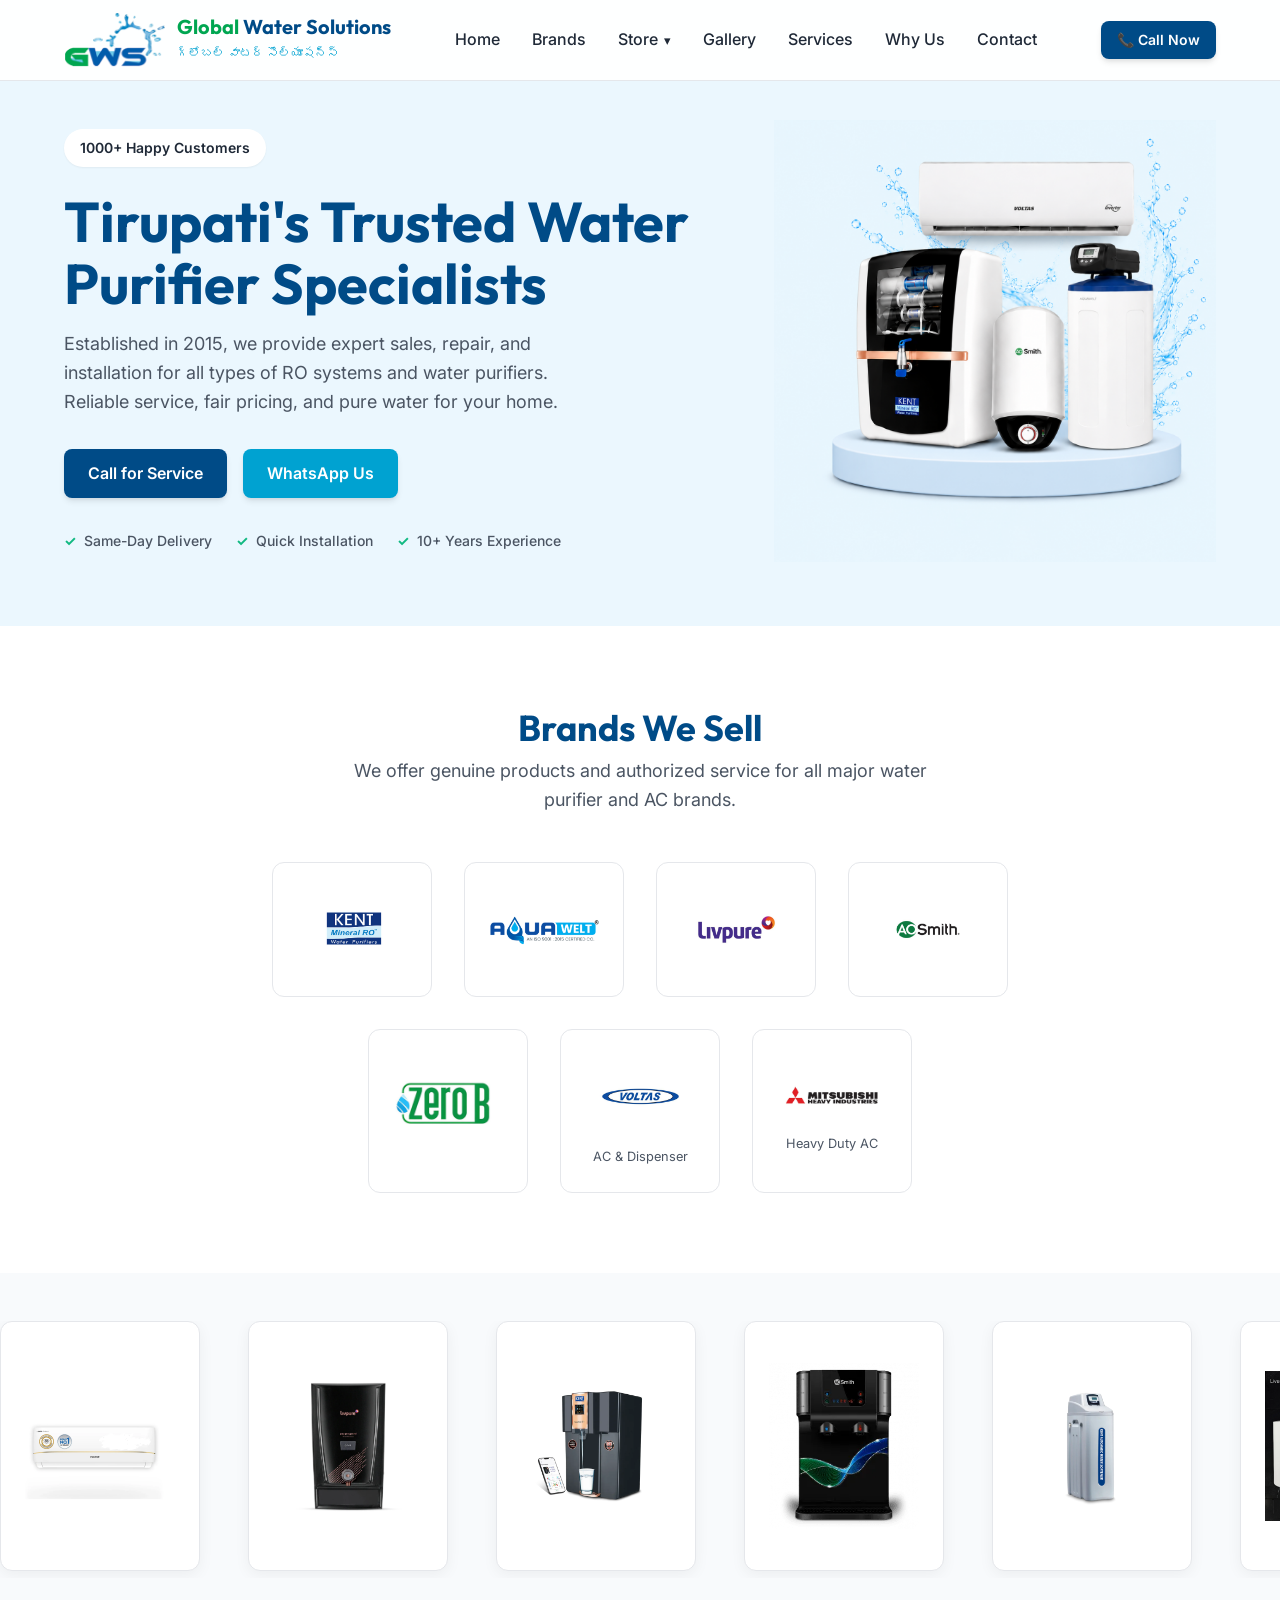
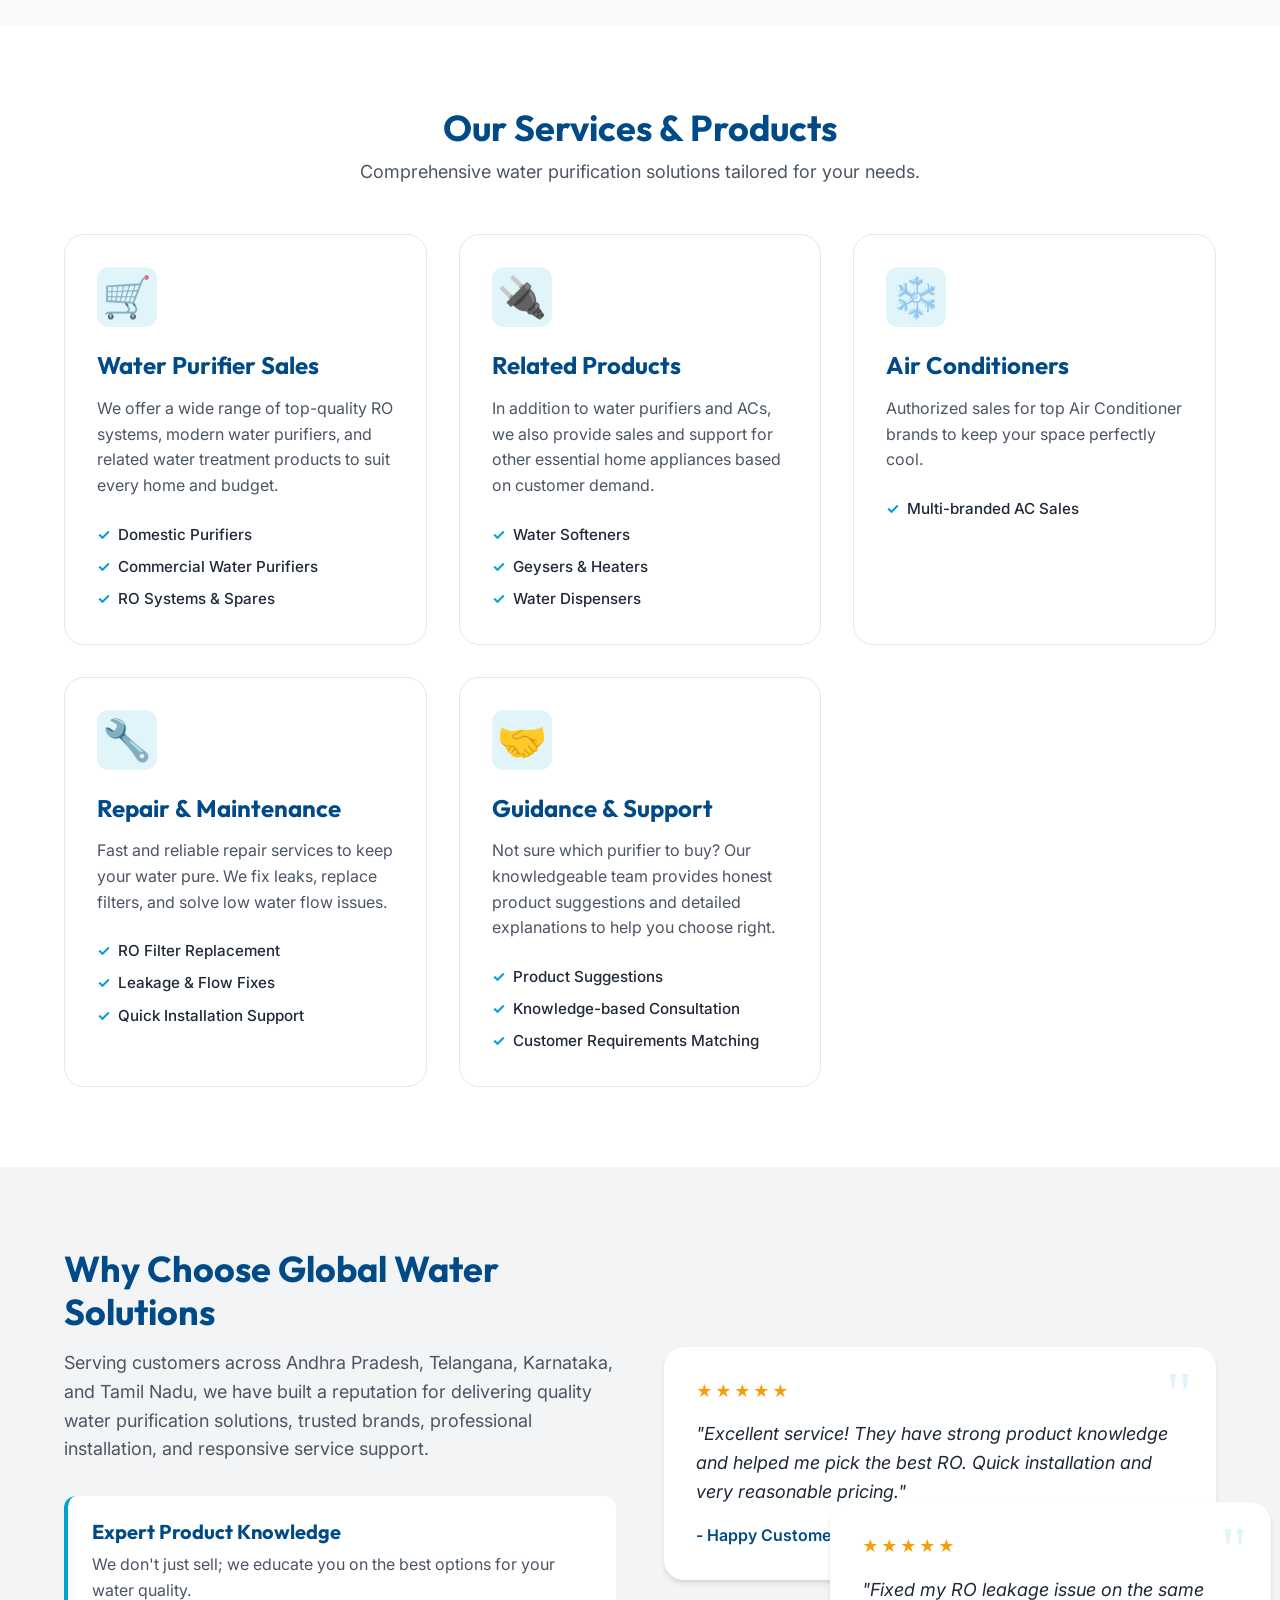
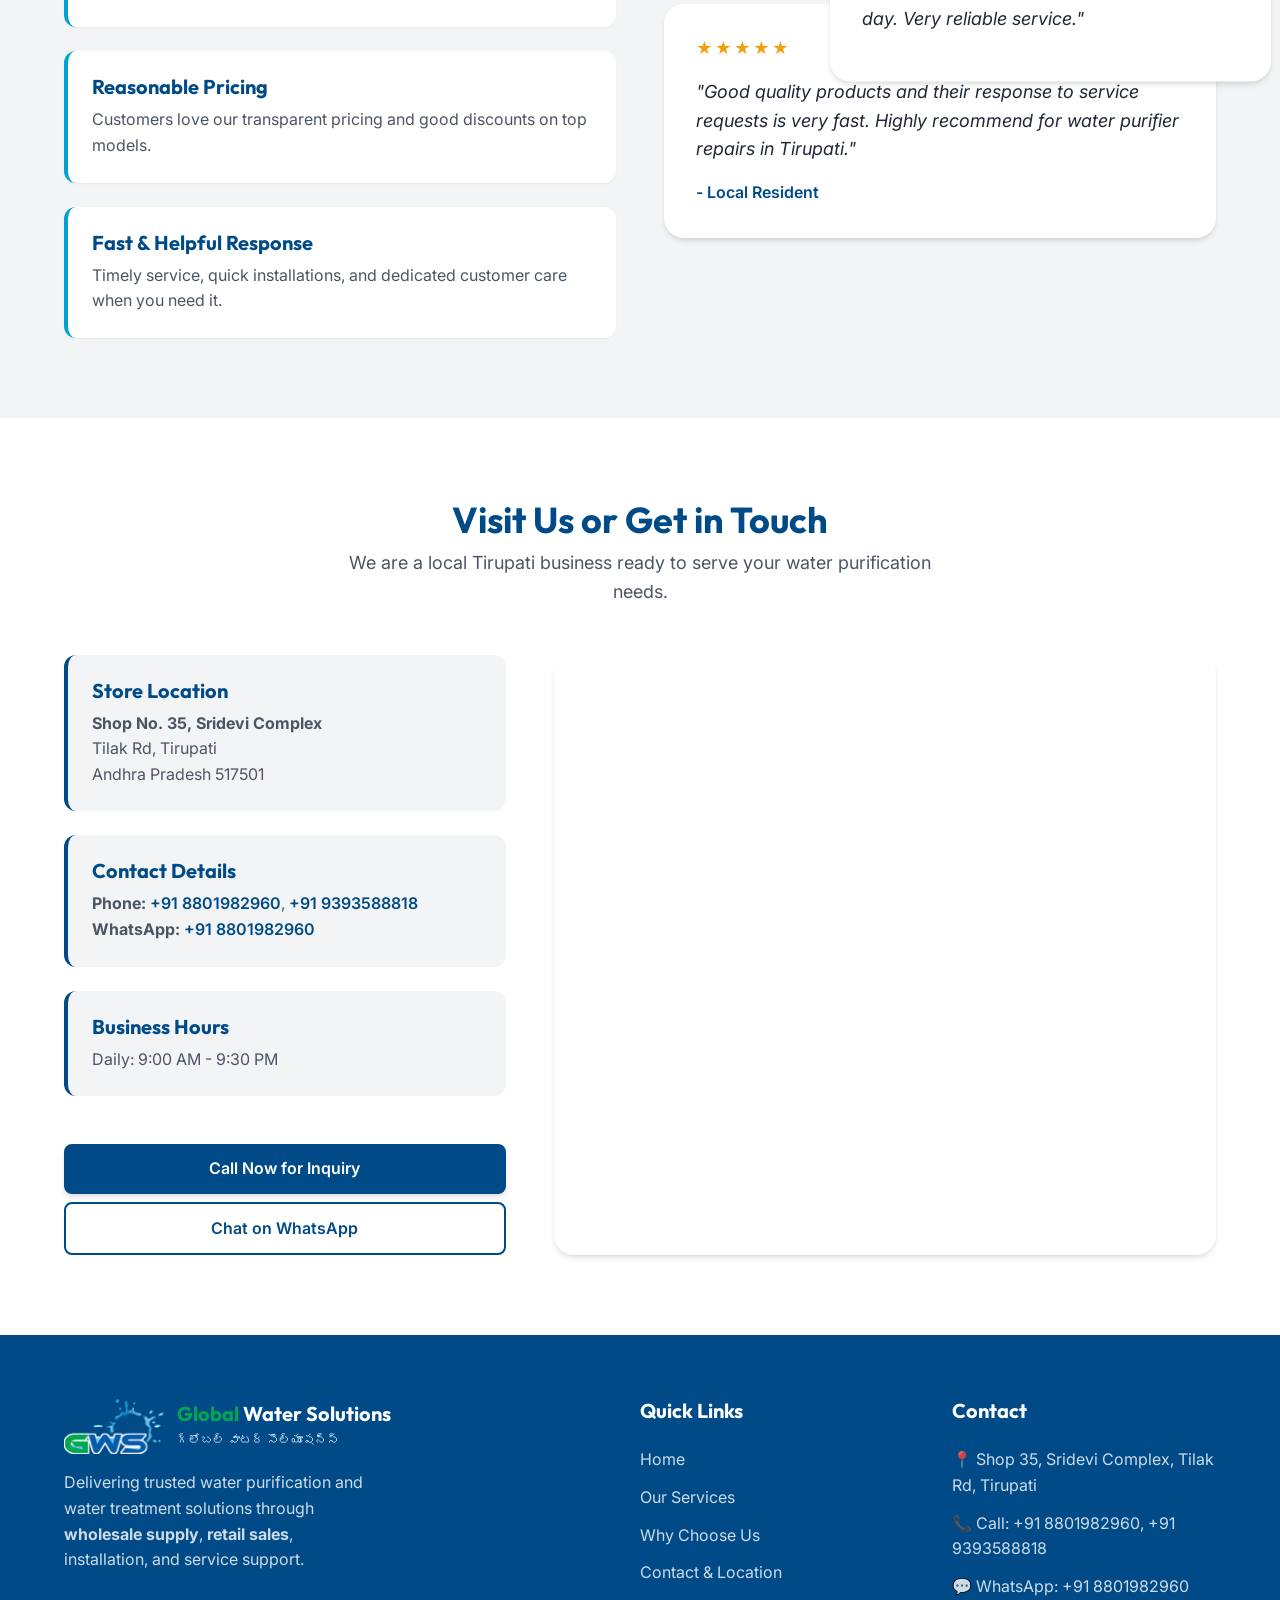
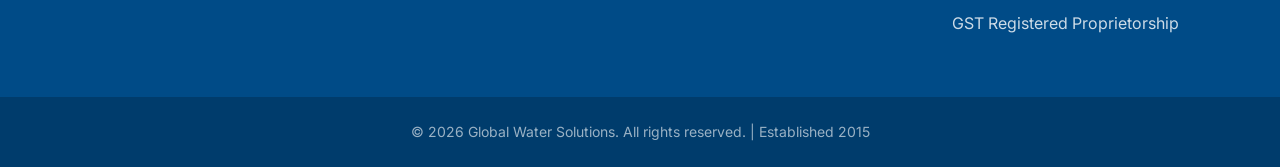
==== commit ce7218e0: "Add files via upload" ====
--- a/index.html
+++ b/index.html
@@ -1,384 +1,358 @@
-<!DOCTYPE html>
-<html lang="en">
-<head>
-    <meta charset="UTF-8">
-    <meta name="viewport" content="width=device-width, initial-scale=1.0">
-    <title>Global Water Solutions | Tirupati Water Purifier Specialists</title>
-    <meta name="description" content="Tirupati's trusted water purifier specialist since 2015. Sales, repair, replacement, and installation with a 5.0-star rating. Free delivery and same-day service.">
-    <!-- Google Fonts -->
-    <link rel="preconnect" href="https://fonts.googleapis.com">
-    <link rel="preconnect" href="https://fonts.gstatic.com" crossorigin>
-    <link href="https://fonts.googleapis.com/css2?family=Outfit:wght@300;400;500;600;700;800&family=Inter:wght@400;500;600&display=swap" rel="stylesheet">
-    <link rel="stylesheet" href="style.css">
-</head>
-<body>
-    <!-- Header -->
-    <header id="navbar">
-        <div class="container header-container">
-            <div class="logo">
-                <img src="src/LOGO.png" alt="Global Water Solutions Logo" class="brand-logo">
-                <div class="logo-text">
-                    <h1><span style="color: #00A651;">Global</span> Water Solutions</h1>
-                    <span class="logo-telugu">గ్లోబల్ వాటర్ సొల్యూషన్స్</span>
-                </div>
-            </div>
-            <nav class="desktop-nav">
-                <a href="#home">Home</a>
-                <a href="#services">Services</a>
-                <div class="dropdown">
-                    <a href="#">Store <span style="font-size: 0.8em; margin-left: 2px;">&#9662;</span></a>
-                    <div class="dropdown-menu">
-                        <a href="store-domestic-ro.html">RO Water Purifiers</a>
-                        <a href="store-commercial-ro.html">Commercial RO Water Purifier Systems</a>
-                        <a href="store-softeners.html">Softeners</a>
-                        <a href="store-geysers.html">Geysers & Water Heaters</a>
-                        <a href="store-ac.html">Air Conditioners</a>
-                        <a href="store-spares.html">RO Spares</a>
-                    </div>
-                </div>
-                <a href="#gallery">Gallery</a>
-                <a href="#brands">Brands</a>
-                <a href="#why-us">Why Us</a>
-                <a href="#contact">Contact</a>
-            </nav>
-            <div class="header-cta">
-                <a href="tel:+918801982960" class="btn btn-primary btn-sm">📞 Call Now</a>
-                <button class="mobile-menu-btn" aria-label="Toggle Menu">
-                    <span></span>
-                    <span></span>
-                    <span></span>
-                </button>
-            </div>
-        </div>
-        <!-- Mobile Menu -->
-        <div class="mobile-menu">
-            <a href="#home">Home</a>
-            <a href="#services">Services</a>
-            <a href="#">Store <span style="font-size: 0.8em; margin-left: 2px;">&#9662;</span></a>
-            <div class="mobile-dropdown-menu">
-                <a href="store-domestic-ro.html">RO Water Purifiers</a>
-                <a href="store-commercial-ro.html">Commercial RO Water Purifier Systems</a>
-                <a href="store-softeners.html">Softeners</a>
-                <a href="store-geysers.html">Geysers & Water Heaters</a>
-                <a href="store-ac.html">Air Conditioners</a>
-                <a href="store-spares.html">RO Spares</a>
-            </div>
-            <a href="#gallery">Gallery</a>
-            <a href="#brands">Brands</a>
-            <a href="#why-us">Why Us</a>
-            <a href="#contact">Contact</a>
-        </div>
-    </header>
-
-    <main>
-        <!-- Hero Section -->
-        <section id="home" class="hero">
-            <div class="container hero-container">
-                <div class="hero-content">
-                    <div class="trust-badge">
-                        <span class="rating-text">1000+ Happy Customers</span>
-                    </div>
-                    <h2 class="hero-title">Tirupati's Trusted Water Purifier Specialists</h2>
-                    <p class="hero-description">
-                        Established in 2015, we provide expert sales, repair, and installation for all types of RO systems and water purifiers. Reliable service, fair pricing, and pure water for your home.
-                    </p>
-                    <div class="hero-actions">
-                        <a href="tel:+918801982960" class="btn btn-primary">Call for Service</a>
-                        <a href="https://wa.me/918801982960" target="_blank" class="btn btn-secondary">WhatsApp Us</a>
-                    </div>
-                    <div class="hero-features">
-                        <span><span class="check">✓</span> Same-Day Delivery</span>
-                        <span><span class="check">✓</span> Quick Installation</span>
-                        <span><span class="check">✓</span> 10+ Years Experience</span>
-                    </div>
-                </div>
-                <div class="hero-image-wrapper">
-                    <img src="src/products.png" alt="Global Water Solutions Products" class="hero-product-image">
-                </div>
-            </div>
-        </section>
-
-        <!-- Trust Bar -->
-        <section class="trust-bar">
-            <div class="container trust-bar-container">
-                <div class="trust-item">
-                    <div class="icon">🏢</div>
-                    <div>
-                        <strong>Established 2015</strong>
-                        <span>10+ Years in Tirupati</span>
-                    </div>
-                </div>
-                <div class="trust-item">
-                    <div class="icon">📝</div>
-                    <div>
-                        <strong>GST Registered</strong>
-                        <span>Authorized Proprietorship</span>
-                    </div>
-                </div>
-                <div class="trust-item">
-                    <div class="icon">📍</div>
-                    <div>
-                        <strong>Physical Store</strong>
-                        <span>Sridevi Complex</span>
-                    </div>
-                </div>
-                <div class="trust-item">
-                    <div class="icon">🚚</div>
-                    <div>
-                        <strong>Free Delivery</strong>
-                        <span>In-Store Collection Available</span>
-                    </div>
-                </div>
-            </div>
-        </section>
-
-        <!-- Services Section -->
-        <section id="services" class="services">
-            <div class="container">
-                <div class="section-header text-center">
-                    <h2>Our Services & Products</h2>
-                    <p>Comprehensive water purification solutions tailored for your needs.</p>
-                </div>
-                
-                <div class="services-grid">
-                    <!-- Service 1 -->
-                    <div class="service-card">
-                        <div class="service-icon">🛒</div>
-                        <h3>Water Purifier Sales</h3>
-                        <p>We offer a wide range of top-quality RO systems, modern water purifiers, and related water treatment products to suit every home and budget.</p>
-                        <ul class="service-list">
-                            <li>Domestic Purifiers</li>
-                            <li>Commercial Water Purifiers</li>
-                            <li>RO Systems & Spares</li>
-                        </ul>
-                    </div>
-
-                    <!-- Service 2 -->
-                    <div class="service-card">
-                        <div class="service-icon">🔧</div>
-                        <h3>Repair & Maintenance</h3>
-                        <p>Fast and reliable repair services to keep your water pure. We fix leaks, replace filters, and solve low water flow issues.</p>
-                        <ul class="service-list">
-                            <li>RO Filter Replacement</li>
-                            <li>Leakage & Flow Fixes</li>
-                            <li>Quick Installation Support</li>
-                        </ul>
-                    </div>
-
-                    <!-- Service 3 -->
-                    <div class="service-card">
-                        <div class="service-icon">🤝</div>
-                        <h3>Guidance & Support</h3>
-                        <p>Not sure which purifier to buy? Our knowledgeable team provides honest product suggestions and detailed explanations to help you choose right.</p>
-                        <ul class="service-list">
-                            <li>Product Suggestions</li>
-                            <li>Knowledge-based Consultation</li>
-                            <li>Customer Requirements Matching</li>
-                        </ul>
-                    </div>
-
-                    <!-- Service 4 -->
-                    <div class="service-card">
-                        <div class="service-icon">🔌</div>
-                        <h3>Related Products</h3>
-                        <p>In addition to water purifiers and ACs, we also provide sales and support for other essential home appliances based on customer demand.</p>
-                        <ul class="service-list">
-                            <li>Water Softeners</li>
-                            <li>Geysers & Heaters</li>
-                            <li>Water Dispensers</li>
-                        </ul>
-                    </div>
-
-                    <!-- Service 5 -->
-                    <div class="service-card">
-                        <div class="service-icon">❄️</div>
-                        <h3>Air Conditioners</h3>
-                        <p>Authorized sales for top Air Conditioner brands to keep your space perfectly cool.</p>
-                        <ul class="service-list">
-                            <li>Multi-branded AC Sales</li>
-                        </ul>
-                    </div>
-                </div>
-            </div>
-        </section>
-
-        <!-- Product Gallery Section -->
-        <section id="gallery" class="gallery">
-            <div class="container">
-                <div class="section-header text-center">
-                    <h2>Product Gallery</h2>
-                    <p>Explore our wide range of premium water purifiers and RO systems.</p>
-                </div>
-                <div class="gallery-grid">
-                    <div class="gallery-item"><div class="gallery-placeholder">Add Image 1</div></div>
-                    <div class="gallery-item"><div class="gallery-placeholder">Add Image 2</div></div>
-                    <div class="gallery-item"><div class="gallery-placeholder">Add Image 3</div></div>
-                    <div class="gallery-item"><div class="gallery-placeholder">Add Image 4</div></div>
-                </div>
-            </div>
-        </section>
-
-        <!-- Why Choose Us / Reviews Section -->
-        <section id="why-us" class="why-us">
-            <div class="container">
-                <div class="why-us-grid">
-                    <div class="why-us-content">
-                        <h2>Why Tirupati Chooses Us</h2>
-                        <p>With <strong>1000+ happy customers</strong>, our clients consistently praise our commitment to quality products and responsive service.</p>
-                        
-                        <div class="feature-highlights">
-                            <div class="highlight-item">
-                                <h4>Expert Product Knowledge</h4>
-                                <p>We don't just sell; we educate you on the best options for your water quality.</p>
-                            </div>
-                            <div class="highlight-item">
-                                <h4>Reasonable Pricing</h4>
-                                <p>Customers love our transparent pricing and good discounts on top models.</p>
-                            </div>
-                            <div class="highlight-item">
-                                <h4>Fast & Helpful Response</h4>
-                                <p>Timely service, quick installations, and dedicated customer care when you need it.</p>
-                            </div>
-                        </div>
-                    </div>
-                    <div class="reviews-showcase">
-                        <div class="review-card">
-                            <div class="stars">★★★★★</div>
-                            <p class="review-text">"Excellent service! They have strong product knowledge and helped me pick the best RO. Quick installation and very reasonable pricing."</p>
-                            <span class="reviewer">- Happy Customer</span>
-                        </div>
-                        <div class="review-card">
-                            <div class="stars">★★★★★</div>
-                            <p class="review-text">"Good quality products and their response to service requests is very fast. Highly recommend for water purifier repairs in Tirupati."</p>
-                            <span class="reviewer">- Local Resident</span>
-                        </div>
-                        <div class="review-card floating-card">
-                            <div class="stars">★★★★★</div>
-                            <p class="review-text">"Fixed my RO leakage issue on the same day. Very reliable service."</p>
-                        </div>
-                    </div>
-                </div>
-            </div>
-        </section>
-
-        <!-- Brands We Sell Section -->
-        <section id="brands" class="brands">
-            <div class="container">
-                <div class="section-header text-center">
-                    <h2>Brands We Sell</h2>
-                    <p>We offer genuine products and authorized service for all major water purifier and AC brands.</p>
-                </div>
-                <div class="brands-grid" style="max-width: 850px; margin: 0 auto;">
-                    <div class="brand-card">
-                        <img src="src/kent.jpg" alt="Kent">
-                    </div>
-                    <div class="brand-card">
-                        <img src="src/aquawelt.png" alt="Aquawelt">
-                    </div>
-                    <div class="brand-card">
-                        <img src="src/livpure.jpg" alt="Livpure">
-                    </div>
-                    <div class="brand-card">
-                        <img src="src/aosmith.jpg" alt="AO Smith">
-                    </div>
-                    <div class="brand-card">
-                        <img src="src/zerob.jpg" alt="Zero B">
-                    </div>
-                    <div class="brand-card">
-                        <img src="src/voltas.jpg" alt="Voltas">
-                        <p class="brand-desc">AC & Dispenser</p>
-                    </div>
-                    <div class="brand-card">
-                        <img src="src/mitsubishi.jpg" alt="Mitsubishi">
-                        <p class="brand-desc">Heavy Duty AC</p>
-                    </div>
-                </div>
-            </div>
-        </section>
-
-        <!-- Contact & Location Section -->
-        <section id="contact" class="contact">
-            <div class="container">
-                <div class="section-header text-center">
-                    <h2>Visit Us or Get in Touch</h2>
-                    <p>We are a local Tirupati business ready to serve your water purification needs.</p>
-                </div>
-                
-                <div class="contact-grid">
-                    <div class="contact-info">
-                        <div class="info-card">
-                            <h3>Store Location</h3>
-                            <p><strong>Shop No. 35, Sridevi Complex</strong><br>Tilak Rd, Tirupati<br>Andhra Pradesh 517501</p>
-                        </div>
-                        <div class="info-card">
-                            <h3>Contact Details</h3>
-                            <p><strong>Phone:</strong> <a href="tel:+918801982960">+91 8801982960</a>, <a href="tel:+919393588818">+91 9393588818</a></p>
-                            <p><strong>WhatsApp:</strong> <a href="https://wa.me/918801982960">+91 8801982960</a></p>
-                        </div>
-                        <div class="info-card">
-                            <h3>Business Hours</h3>
-                            <p>Daily: 9:00 AM - 9:30 PM</p>
-                        </div>
-                        
-                        <div class="contact-actions mt-4">
-                            <a href="tel:+918801982960" class="btn btn-primary w-full text-center">Call Now for Inquiry</a>
-                            <a href="https://wa.me/918801982960" target="_blank" class="btn btn-outline w-full text-center mt-2">Chat on WhatsApp</a>
-                        </div>
-                    </div>
-                    
-                    <div class="map-container" style="border-radius: var(--radius-lg); overflow: hidden; box-shadow: var(--shadow-md);">
-                        <iframe 
-                            src="https://maps.google.com/maps?q=13.634638,79.421603&z=16&output=embed" 
-                            width="100%" 
-                            height="100%" 
-                            style="border:0; min-height: 400px;" 
-                            allowfullscreen="" 
-                            loading="lazy" 
-                            referrerpolicy="no-referrer-when-downgrade">
-                        </iframe>
-                    </div>
-                </div>
-            </div>
-        </section>
-    </main>
-
-    <!-- Footer -->
-    <footer>
-        <div class="container footer-container">
-            <div class="footer-brand">
-                <div class="logo">
-                    <img src="src/LOGO.png" alt="Global Water Solutions Logo" class="brand-logo">
-                    <div class="logo-text">
-                        <h3><span style="color: #00A651;">Global</span> Water Solutions</h3>
-                        <span class="logo-telugu">గ్లోబల్ వాటర్ సొల్యూషన్స్</span>
-                    </div>
-                </div>
-                <p>Your dependable local specialist for water purifier sales, repair, and service support in Tirupati.</p>
-            </div>
-            <div class="footer-links">
-                <h4>Quick Links</h4>
-                <ul>
-                    <li><a href="#home">Home</a></li>
-                    <li><a href="#services">Our Services</a></li>
-                    <li><a href="#why-us">Why Choose Us</a></li>
-                    <li><a href="#contact">Contact & Location</a></li>
-                </ul>
-            </div>
-            <div class="footer-contact">
-                <h4>Contact</h4>
-                <p><a href="https://www.google.com/maps/place/Global+Water+Solutions/@13.634712,79.421446,17z/data=!4m15!1m8!3m7!1s0x3a4d4ba5ccf7b1e5:0x3122dc1c02b946a7!2sGlobal+Water+Solutions!8m2!3d13.634638!4d79.421603!10e1!16s%2Fg%2F11f64hcysd!3m5!1s0x3a4d4ba5ccf7b1e5:0x3122dc1c02b946a7!8m2!3d13.634638!4d79.421603!16s%2Fg%2F11f64hcysd?entry=ttu" target="_blank">📍 Shop 35, Sridevi Complex, Tilak Rd, Tirupati</a></p>
-                <p>📞 Call: <a href="tel:+918801982960">+91 8801982960</a>, <a href="tel:+919393588818">+91 9393588818</a></p>
-                <p><a href="https://wa.me/918801982960" target="_blank">💬 WhatsApp: +91 8801982960</a></p>
-                <p>GST Registered Proprietorship</p>
-            </div>
-        </div>
-        <div class="footer-bottom">
-            <div class="container">
-                <p>&copy; 2026 Global Water Solutions. All rights reserved. | Established 2015</p>
-            </div>
-        </div>
-    </footer>
-
-    <script src="script.js"></script>
-</body>
-</html>
+<!DOCTYPE html>
+<html lang="en">
+<head>
+    <meta charset="UTF-8">
+    <meta name="viewport" content="width=device-width, initial-scale=1.0">
+    <title>Global Water Solutions | Tirupati Water Purifier Specialists</title>
+    <meta name="description" content="Tirupati's trusted water purifier specialist since 2015. Sales, repair, replacement, and installation with a 5.0-star rating. Free delivery and same-day service.">
+    <!-- Google Fonts -->
+    <link rel="preconnect" href="https://fonts.googleapis.com">
+    <link rel="preconnect" href="https://fonts.gstatic.com" crossorigin>
+    <link href="https://fonts.googleapis.com/css2?family=Outfit:wght@300;400;500;600;700;800&family=Inter:wght@400;500;600&display=swap" rel="stylesheet">
+    <link rel="stylesheet" href="style.css">
+</head>
+<body>
+    <!-- Header -->
+    <header id="navbar">
+        <div class="container header-container">
+            <a href="index.html" class="logo">
+                <img src="src/LOGO.png" alt="Global Water Solutions Logo" class="brand-logo">
+                <div class="logo-text">
+                    <h1><span style="color: #00A651;">Global</span> Water Solutions</h1>
+                    <span class="logo-telugu">గ్లోబల్ వాటర్ సొల్యూషన్స్</span>
+                </div>
+            </a>
+            <nav class="desktop-nav">
+                <a href="#home">Home</a>
+                <a href="#brands">Brands</a>
+                <div class="dropdown">
+                    <a href="#">Store <span style="font-size: 0.8em; margin-left: 2px;">&#9662;</span></a>
+                    <div class="dropdown-menu">
+                        <a href="store-domestic-ro.html">RO Water Purifiers</a>
+                        <a href="store-commercial-ro.html">Commercial RO Water Purifier Systems</a>
+                        <a href="store-softeners.html">Softeners</a>
+                        <a href="store-geysers.html">Geysers & Water Heaters</a>
+                        <a href="store-ac.html">Air Conditioners</a>
+                        <a href="store-spares.html">RO Spares</a>
+                    </div>
+                </div>
+                <a href="#gallery">Gallery</a>
+                <a href="#services">Services</a>
+                <a href="#why-us">Why Us</a>
+                <a href="#contact">Contact</a>
+            </nav>
+            <div class="header-cta">
+                <a href="tel:+918801982960" class="btn btn-primary btn-sm">📞 Call Now</a>
+                <button class="mobile-menu-btn" aria-label="Toggle Menu">
+                    <span></span>
+                    <span></span>
+                    <span></span>
+                </button>
+            </div>
+        </div>
+        <!-- Mobile Menu -->
+        <div class="mobile-menu">
+            <a href="#home">Home</a>
+            <a href="#brands">Brands</a>
+            <a href="#">Store <span style="font-size: 0.8em; margin-left: 2px;">&#9662;</span></a>
+            <div class="mobile-dropdown-menu">
+                <a href="store-domestic-ro.html">RO Water Purifiers</a>
+                <a href="store-commercial-ro.html">Commercial RO Water Purifier Systems</a>
+                <a href="store-softeners.html">Softeners</a>
+                <a href="store-geysers.html">Geysers & Water Heaters</a>
+                <a href="store-ac.html">Air Conditioners</a>
+                <a href="store-spares.html">RO Spares</a>
+            </div>
+            <a href="#gallery">Gallery</a>
+            <a href="#services">Services</a>
+            <a href="#why-us">Why Us</a>
+            <a href="#contact">Contact</a>
+        </div>
+    </header>
+
+    <main>
+<!-- Hero Section -->
+        <section id="home" class="hero">
+            <div class="container hero-container">
+                <div class="hero-content">
+                    <div class="trust-badge">
+                        <span class="rating-text">1000+ Happy Customers</span>
+                    </div>
+                    <h2 class="hero-title">Tirupati's Trusted Water Purifier Specialists</h2>
+                    <p class="hero-description">
+                        Established in 2015, we provide expert sales, repair, and installation for all types of RO systems and water purifiers. Reliable service, fair pricing, and pure water for your home.
+                    </p>
+                    <div class="hero-actions">
+                        <a href="tel:+918801982960" class="btn btn-primary">Call for Service</a>
+                        <a href="https://wa.me/918801982960" target="_blank" class="btn btn-secondary">WhatsApp Us</a>
+                    </div>
+                    <div class="hero-features">
+                        <span><span class="check">✓</span> Same-Day Delivery</span>
+                        <span><span class="check">✓</span> Quick Installation</span>
+                        <span><span class="check">✓</span> 10+ Years Experience</span>
+                    </div>
+                </div>
+                <div class="hero-image-wrapper">
+                    <img src="src/products.png" alt="Global Water Solutions Products" class="hero-product-image">
+                </div>
+            </div>
+        </section>
+
+<!-- Brands We Sell Section -->
+        <section id="brands" class="brands">
+            <div class="container">
+                <div class="section-header text-center">
+                    <h2>Brands We Sell</h2>
+                    <p>We offer genuine products and authorized service for all major water purifier and AC brands.</p>
+                </div>
+                <div class="brands-grid" style="max-width: 850px; margin: 0 auto;">
+                    <div class="brand-card">
+                        <img src="src/kent.jpg" alt="Kent">
+                    </div>
+                    <div class="brand-card">
+                        <img src="src/aquawelt.png" alt="Aquawelt">
+                    </div>
+                    <div class="brand-card">
+                        <img src="src/livpure.jpg" alt="Livpure">
+                    </div>
+                    <div class="brand-card">
+                        <img src="src/aosmith.jpg" alt="AO Smith">
+                    </div>
+                    <div class="brand-card">
+                        <img src="src/zerob.jpg" alt="Zero B">
+                    </div>
+                    <div class="brand-card">
+                        <img src="src/voltas.jpg" alt="Voltas">
+                        <p class="brand-desc">AC & Dispenser</p>
+                    </div>
+                    <div class="brand-card">
+                        <img src="src/mitsubishi.jpg" alt="Mitsubishi">
+                        <p class="brand-desc">Heavy Duty AC</p>
+                    </div>
+                </div>
+            </div>
+        </section>
+
+<!-- Product Gallery Section -->
+                <section id="gallery" class="gallery">
+            <div class="gallery-marquee">
+                <div class="marquee-content">
+                    <img src="src/ac/Voltas ac.webp" alt="AC">
+                    <img src="src/RO water/livpure-ro-pep-pro-grand-copper-.webp" alt="Livpure RO">
+                    <img src="src/RO water/kent-sapphire-iot.webp" alt="KENT RO">
+                    <img src="src/RO water/proplanet p7" alt="ProPlanet RO">
+                    <img src="src/softners/kent-auto-soft-25L" alt="Kent Softener">
+                    <img src="src/heaters/Aqualia_10L.webp" alt="Aqualia Heater">
+                    <img src="src/heaters/Elegance_Prime_Ver" alt="Elegance Prime Heater">
+                    <!-- Duplicate for infinite scroll -->
+                    <img src="src/ac/Voltas ac.webp" alt="AC">
+                    <img src="src/RO water/livpure-ro-pep-pro-grand-copper-.webp" alt="Livpure RO">
+                    <img src="src/RO water/kent-sapphire-iot.webp" alt="KENT RO">
+                    <img src="src/RO water/proplanet p7" alt="ProPlanet RO">
+                    <img src="src/softners/kent-auto-soft-25L" alt="Kent Softener">
+                    <img src="src/heaters/Aqualia_10L.webp" alt="Aqualia Heater">
+                    <img src="src/heaters/Elegance_Prime_Ver" alt="Elegance Prime Heater">
+                </div>
+            </div>
+        </section>
+
+<!-- Services Section -->
+        <section id="services" class="services">
+            <div class="container">
+                <div class="section-header text-center">
+                    <h2>Our Services & Products</h2>
+                    <p>Comprehensive water purification solutions tailored for your needs.</p>
+                </div>
+                
+                <div class="services-grid">
+                    <!-- Service 1 -->
+                    <div class="service-card">
+                        <div class="service-icon">🛒</div>
+                        <h3>Water Purifier Sales</h3>
+                        <p>We offer a wide range of top-quality RO systems, modern water purifiers, and related water treatment products to suit every home and budget.</p>
+                        <ul class="service-list">
+                            <li>Domestic Purifiers</li>
+                            <li>Commercial Water Purifiers</li>
+                            <li>RO Systems & Spares</li>
+                        </ul>
+                    </div>
+
+                    <!-- Service 4 -->
+                    <div class="service-card">
+                        <div class="service-icon">🔌</div>
+                        <h3>Related Products</h3>
+                        <p>In addition to water purifiers and ACs, we also provide sales and support for other essential home appliances based on customer demand.</p>
+                        <ul class="service-list">
+                            <li>Water Softeners</li>
+                            <li>Geysers & Heaters</li>
+                            <li>Water Dispensers</li>
+                        </ul>
+                    </div>
+
+                    <!-- Service 5 -->
+                    <div class="service-card">
+                        <div class="service-icon">❄️</div>
+                        <h3>Air Conditioners</h3>
+                        <p>Authorized sales for top Air Conditioner brands to keep your space perfectly cool.</p>
+                        <ul class="service-list">
+                            <li>Multi-branded AC Sales</li>
+                        </ul>
+                    </div>
+                <!-- Service 2 -->
+                    <div class="service-card">
+                        <div class="service-icon">🔧</div>
+                        <h3>Repair & Maintenance</h3>
+                        <p>Fast and reliable repair services to keep your water pure. We fix leaks, replace filters, and solve low water flow issues.</p>
+                        <ul class="service-list">
+                            <li>RO Filter Replacement</li>
+                            <li>Leakage & Flow Fixes</li>
+                            <li>Quick Installation Support</li>
+                        </ul>
+                    </div>
+
+                    <!-- Service 3 -->
+                    <div class="service-card">
+                        <div class="service-icon">🤝</div>
+                        <h3>Guidance & Support</h3>
+                        <p>Not sure which purifier to buy? Our knowledgeable team provides honest product suggestions and detailed explanations to help you choose right.</p>
+                        <ul class="service-list">
+                            <li>Product Suggestions</li>
+                            <li>Knowledge-based Consultation</li>
+                            <li>Customer Requirements Matching</li>
+                        </ul>
+                    </div>
+
+                    </div>
+            </div>
+        </section>
+
+<!-- Why Choose Us / Reviews Section -->
+        <section id="why-us" class="why-us">
+            <div class="container">
+                <div class="why-us-grid">
+                    <div class="why-us-content">
+                        <h2>Why Choose Global Water Solutions</h2>
+                        <p>Serving customers across Andhra Pradesh, Telangana, Karnataka, and Tamil Nadu, we have built a reputation for delivering quality water purification solutions, trusted brands, professional installation, and responsive service support.</p>
+                        
+                        <div class="feature-highlights">
+                            <div class="highlight-item">
+                                <h4>Expert Product Knowledge</h4>
+                                <p>We don't just sell; we educate you on the best options for your water quality.</p>
+                            </div>
+                            <div class="highlight-item">
+                                <h4>Reasonable Pricing</h4>
+                                <p>Customers love our transparent pricing and good discounts on top models.</p>
+                            </div>
+                            <div class="highlight-item">
+                                <h4>Fast & Helpful Response</h4>
+                                <p>Timely service, quick installations, and dedicated customer care when you need it.</p>
+                            </div>
+                        </div>
+                    </div>
+                    <div class="reviews-showcase">
+                        <div class="review-card">
+                            <div class="stars">★★★★★</div>
+                            <p class="review-text">"Excellent service! They have strong product knowledge and helped me pick the best RO. Quick installation and very reasonable pricing."</p>
+                            <span class="reviewer">- Happy Customer</span>
+                        </div>
+                        <div class="review-card">
+                            <div class="stars">★★★★★</div>
+                            <p class="review-text">"Good quality products and their response to service requests is very fast. Highly recommend for water purifier repairs in Tirupati."</p>
+                            <span class="reviewer">- Local Resident</span>
+                        </div>
+                        <div class="review-card floating-card">
+                            <div class="stars">★★★★★</div>
+                            <p class="review-text">"Fixed my RO leakage issue on the same day. Very reliable service."</p>
+                        </div>
+                    </div>
+                </div>
+            </div>
+        </section>
+
+<!-- Contact & Location Section -->
+        <section id="contact" class="contact">
+            <div class="container">
+                <div class="section-header text-center">
+                    <h2>Visit Us or Get in Touch</h2>
+                    <p>We are a local Tirupati business ready to serve your water purification needs.</p>
+                </div>
+                
+                <div class="contact-grid">
+                    <div class="contact-info">
+                        <div class="info-card">
+                            <h3>Store Location</h3>
+                            <p><strong>Shop No. 35, Sridevi Complex</strong><br>Tilak Rd, Tirupati<br>Andhra Pradesh 517501</p>
+                        </div>
+                        <div class="info-card">
+                            <h3>Contact Details</h3>
+                            <p><strong>Phone:</strong> <a href="tel:+918801982960">+91 8801982960</a>, <a href="tel:+919393588818">+91 9393588818</a></p>
+                            <p><strong>WhatsApp:</strong> <a href="https://wa.me/918801982960">+91 8801982960</a></p>
+                        </div>
+                        <div class="info-card">
+                            <h3>Business Hours</h3>
+                            <p>Daily: 9:00 AM - 9:30 PM</p>
+                        </div>
+                        
+                        <div class="contact-actions mt-4">
+                            <a href="tel:+918801982960" class="btn btn-primary w-full text-center">Call Now for Inquiry</a>
+                            <a href="https://wa.me/918801982960" target="_blank" class="btn btn-outline w-full text-center mt-2">Chat on WhatsApp</a>
+                        </div>
+                    </div>
+                    
+                    <div class="map-container" style="border-radius: var(--radius-lg); overflow: hidden; box-shadow: var(--shadow-md);">
+                        <iframe 
+                            src="https://maps.google.com/maps?q=13.634638,79.421603&z=16&output=embed" 
+                            width="100%" 
+                            height="100%" 
+                            style="border:0; min-height: 400px;" 
+                            allowfullscreen="" 
+                            loading="lazy" 
+                            referrerpolicy="no-referrer-when-downgrade">
+                        </iframe>
+                    </div>
+                </div>
+            </div>
+        </section>
+    </main>
+
+    <!-- Footer -->
+    <footer>
+        <div class="container footer-container">
+            <div class="footer-brand">
+                <a href="index.html" class="logo">
+                    <img src="src/LOGO.png" alt="Global Water Solutions Logo" class="brand-logo">
+                    <div class="logo-text">
+                        <h3><span style="color: #00A651;">Global</span> Water Solutions</h3>
+                        <span class="logo-telugu">గ్లోబల్ వాటర్ సొల్యూషన్స్</span>
+                    </div>
+                </a>
+                <p>Delivering trusted water purification and water treatment solutions through <strong>wholesale supply</strong>, <strong>retail sales</strong>, installation, and service support.</p>
+            </div>
+            <div class="footer-links">
+                <h4>Quick Links</h4>
+                <ul>
+                    <li><a href="#home">Home</a></li>
+                    <li><a href="#services">Our Services</a></li>
+                    <li><a href="#why-us">Why Choose Us</a></li>
+                    <li><a href="#contact">Contact & Location</a></li>
+                </ul>
+            </div>
+            <div class="footer-contact">
+                <h4>Contact</h4>
+                <p><a href="https://www.google.com/maps/place/Global+Water+Solutions/@13.634712,79.421446,17z/data=!4m15!1m8!3m7!1s0x3a4d4ba5ccf7b1e5:0x3122dc1c02b946a7!2sGlobal+Water+Solutions!8m2!3d13.634638!4d79.421603!10e1!16s%2Fg%2F11f64hcysd!3m5!1s0x3a4d4ba5ccf7b1e5:0x3122dc1c02b946a7!8m2!3d13.634638!4d79.421603!16s%2Fg%2F11f64hcysd?entry=ttu" target="_blank">📍 Shop 35, Sridevi Complex, Tilak Rd, Tirupati</a></p>
+                <p>📞 Call: <a href="tel:+918801982960">+91 8801982960</a>, <a href="tel:+919393588818">+91 9393588818</a></p>
+                <p><a href="https://wa.me/918801982960" target="_blank">💬 WhatsApp: +91 8801982960</a></p>
+                <p>GST Registered Proprietorship</p>
+            </div>
+        </div>
+        <div class="footer-bottom">
+            <div class="container">
+                <p>&copy; 2026 Global Water Solutions. All rights reserved. | Established 2015</p>
+            </div>
+        </div>
+    </footer>
+
+    <script src="script.js"></script>
+</body>
+</html>
+
--- a/style.css
+++ b/style.css
@@ -1,1245 +1,1303 @@
-/* ==========================================================================
-   CSS Variables & Tokens
-   ========================================================================== */
-:root {
-    /* Colors - Brand (Water/Trust Theme) */
-    --clr-primary: #004B87;      /* Deep Sea Blue - Trust, Authority */
-    --clr-primary-light: #0066B3;
-    --clr-secondary: #00A2D1;    /* Aqua/Cyan - Freshness, Purity */
-    --clr-secondary-light: #E0F4FA;
-    
-    /* Colors - Neutral */
-    --clr-text-main: #1F2937;
-    --clr-text-muted: #4B5563;
-    --clr-bg-main: #FFFFFF;
-    --clr-bg-alt: #F3F4F6;
-    --clr-border: #E5E7EB;
-    
-    /* Colors - Accent */
-    --clr-star: #F59E0B;         /* Gold for 5.0 stars */
-    --clr-success: #10B981;
-    
-    /* Typography */
-    --font-heading: 'Outfit', sans-serif;
-    --font-body: 'Inter', sans-serif;
-    
-    /* Spacing & Layout */
-    --max-width: 1200px;
-    --section-pad: 5rem 1rem;
-    --radius-sm: 8px;
-    --radius-md: 12px;
-    --radius-lg: 20px;
-    
-    /* Effects */
-    --shadow-sm: 0 1px 2px 0 rgba(0, 0, 0, 0.05);
-    --shadow-md: 0 4px 6px -1px rgba(0, 0, 0, 0.1), 0 2px 4px -1px rgba(0, 0, 0, 0.06);
-    --shadow-lg: 0 10px 15px -3px rgba(0, 0, 0, 0.1), 0 4px 6px -2px rgba(0, 0, 0, 0.05);
-    --shadow-hover: 0 20px 25px -5px rgba(0, 0, 0, 0.1), 0 10px 10px -5px rgba(0, 0, 0, 0.04);
-    --transition: all 0.3s ease;
-}
-
-/* ==========================================================================
-   Reset & Base Styles
-   ========================================================================== */
-* {
-    margin: 0;
-    padding: 0;
-    box-sizing: border-box;
-}
-
-html {
-    scroll-behavior: smooth;
-}
-
-body {
-    font-family: var(--font-body);
-    color: var(--clr-text-main);
-    background-color: var(--clr-bg-main);
-    line-height: 1.6;
-    overflow-x: hidden;
-}
-
-h1, h2, h3, h4, h5, h6 {
-    font-family: var(--font-heading);
-    font-weight: 700;
-    line-height: 1.2;
-    color: var(--clr-primary);
-}
-
-a {
-    text-decoration: none;
-    color: inherit;
-    transition: var(--transition);
-}
-
-ul {
-    list-style: none;
-}
-
-img {
-    max-width: 100%;
-    height: auto;
-    display: block;
-}
-
-.container {
-    width: 100%;
-    max-width: var(--max-width);
-    margin: 0 auto;
-    padding: 0 1.5rem;
-}
-
-.text-center { text-align: center; }
-.w-full { width: 100%; }
-.mt-2 { margin-top: 0.5rem; }
-.mt-3 { margin-top: 1rem; }
-.mt-4 { margin-top: 1.5rem; }
-
-/* ==========================================================================
-   Buttons
-   ========================================================================== */
-.btn {
-    display: inline-flex;
-    align-items: center;
-    justify-content: center;
-    padding: 0.75rem 1.5rem;
-    font-family: var(--font-body);
-    font-weight: 600;
-    border-radius: var(--radius-sm);
-    cursor: pointer;
-    border: none;
-    font-size: 1rem;
-    transition: var(--transition);
-}
-
-.btn-primary {
-    background-color: var(--clr-primary);
-    color: #fff;
-    box-shadow: var(--shadow-md);
-}
-
-.btn-primary:hover {
-    background-color: var(--clr-primary-light);
-    transform: translateY(-2px);
-    box-shadow: var(--shadow-lg);
-}
-
-.btn-secondary {
-    background-color: var(--clr-secondary);
-    color: #fff;
-    box-shadow: var(--shadow-md);
-}
-
-.btn-secondary:hover {
-    background-color: #0088B0;
-    transform: translateY(-2px);
-    box-shadow: var(--shadow-lg);
-}
-
-.btn-outline {
-    background-color: transparent;
-    border: 2px solid var(--clr-primary);
-    color: var(--clr-primary);
-}
-
-.btn-outline:hover {
-    background-color: var(--clr-secondary-light);
-}
-
-.btn-sm {
-    padding: 0.5rem 1rem;
-    font-size: 0.875rem;
-}
-
-/* ==========================================================================
-   Header & Navigation
-   ========================================================================== */
-header {
-    position: fixed;
-    top: 0;
-    left: 0;
-    width: 100%;
-    background-color: rgba(255, 255, 255, 0.95);
-    backdrop-filter: blur(10px);
-    border-bottom: 1px solid var(--clr-border);
-    z-index: 1000;
-    transition: var(--transition);
-}
-
-header.scrolled {
-    box-shadow: var(--shadow-sm);
-}
-
-.header-container {
-    display: flex;
-    justify-content: space-between;
-    align-items: center;
-    height: 80px;
-}
-
-.logo {
-    display: flex;
-    align-items: center;
-    gap: 0.75rem;
-}
-
-.logo-icon {
-    font-size: 2rem;
-    display: none; /* Hide if not needed anymore, or keep for fallback */
-}
-
-.brand-logo {
-    height: 55px;
-    width: auto;
-    object-fit: contain;
-}
-
-.logo-text h1 {
-    font-size: 1.25rem;
-    margin: 0;
-    color: var(--clr-primary);
-}
-
-.logo-telugu {
-    font-size: 0.75rem;
-    color: var(--clr-secondary);
-    font-weight: 500;
-}
-
-.desktop-nav {
-    display: none;
-    gap: 2rem;
-}
-
-.desktop-nav a {
-    font-weight: 500;
-    color: var(--clr-text-main);
-    position: relative;
-}
-
-.desktop-nav a::after {
-    content: '';
-    position: absolute;
-    bottom: -4px;
-    left: 0;
-    width: 0;
-    height: 2px;
-    background-color: var(--clr-secondary);
-    transition: var(--transition);
-}
-
-.desktop-nav a:hover::after {
-    width: 100%;
-}
-
-/* Dropdown Styles */
-.dropdown {
-    position: relative;
-    display: inline-block;
-}
-
-.dropdown-menu {
-    display: none;
-    position: absolute;
-    top: 100%;
-    left: 0;
-    background-color: white;
-    min-width: 300px;
-    box-shadow: var(--shadow-lg);
-    border: 1px solid var(--clr-border);
-    border-top: 2px solid #FF6B6B; /* Based on the image showing a red top border */
-    z-index: 1000;
-    padding: 0.5rem 0;
-}
-
-.dropdown:hover .dropdown-menu {
-    display: block;
-    animation: fadeIn 0.2s ease;
-}
-
-.dropdown-menu a {
-    color: var(--clr-text-main);
-    padding: 1rem 1.5rem;
-    display: block;
-    font-size: 0.9rem;
-    font-weight: 500;
-    text-transform: uppercase;
-}
-
-.dropdown-menu a::after {
-    display: none;
-}
-
-.dropdown-menu a:hover {
-    background-color: var(--clr-bg-main);
-    color: #FF6B6B;
-}
-
-@keyframes fadeIn {
-    from { opacity: 0; transform: translateY(10px); }
-    to { opacity: 1; transform: translateY(0); }
-}
-
-/* Mobile dropdown styles */
-.mobile-dropdown-menu {
-    display: flex;
-    flex-direction: column;
-    padding-left: 1.5rem;
-    margin-top: 0.5rem;
-    margin-bottom: 1rem;
-    border-left: 2px solid var(--clr-border);
-}
-
-.mobile-dropdown-menu a {
-    font-size: 1.1rem;
-    padding: 0.5rem 0;
-    color: var(--clr-text-light);
-    text-transform: uppercase;
-}
-
-.mobile-dropdown-menu a:hover {
-    color: #FF6B6B;
-}
-.header-cta {
-    display: flex;
-    align-items: center;
-    gap: 1rem;
-}
-
-.mobile-menu-btn {
-    display: block;
-    background: none;
-    border: none;
-    cursor: pointer;
-    width: 30px;
-    height: 20px;
-    position: relative;
-    z-index: 1001;
-}
-
-.mobile-menu-btn span {
-    display: block;
-    width: 100%;
-    height: 2px;
-    background-color: var(--clr-primary);
-    position: absolute;
-    transition: var(--transition);
-}
-
-.mobile-menu-btn span:nth-child(1) { top: 0; }
-.mobile-menu-btn span:nth-child(2) { top: 9px; }
-.mobile-menu-btn span:nth-child(3) { top: 18px; }
-
-.mobile-menu-btn.active span:nth-child(1) {
-    transform: rotate(45deg);
-    top: 9px;
-}
-.mobile-menu-btn.active span:nth-child(2) {
-    opacity: 0;
-}
-.mobile-menu-btn.active span:nth-child(3) {
-    transform: rotate(-45deg);
-    top: 9px;
-}
-
-.mobile-menu {
-    position: fixed;
-    top: 80px;
-    left: 0;
-    width: 100%;
-    background-color: var(--clr-bg-main);
-    padding: 1.5rem;
-    display: flex;
-    flex-direction: column;
-    gap: 1.5rem;
-    box-shadow: var(--shadow-md);
-    transform: translateY(-100%);
-    opacity: 0;
-    visibility: hidden;
-    transition: var(--transition);
-    border-top: 1px solid var(--clr-border);
-}
-
-.mobile-menu.active {
-    transform: translateY(0);
-    opacity: 1;
-    visibility: visible;
-}
-
-.mobile-menu a {
-    font-size: 1.125rem;
-    font-weight: 500;
-    border-bottom: 1px solid var(--clr-bg-alt);
-    padding-bottom: 0.5rem;
-}
-
-/* ==========================================================================
-   Hero Section
-   ========================================================================== */
-.hero {
-    padding-top: 120px;
-    padding-bottom: 4rem;
-    background: #ebf7fe;
-    position: relative;
-    overflow: hidden;
-}
-
-.hero::before {
-    display: none;
-}
-
-.hero-container {
-    display: grid;
-    grid-template-columns: 1fr;
-    gap: 3rem;
-    position: relative;
-    z-index: 1;
-}
-
-.trust-badge {
-    display: inline-flex;
-    align-items: center;
-    gap: 0.5rem;
-    background-color: white;
-    padding: 0.5rem 1rem;
-    border-radius: 50px;
-    box-shadow: var(--shadow-sm);
-    margin-bottom: 1.5rem;
-    font-size: 0.875rem;
-    font-weight: 600;
-}
-
-.stars {
-    color: var(--clr-star);
-    letter-spacing: 2px;
-}
-
-.hero-title {
-    font-size: 2.5rem;
-    margin-bottom: 1rem;
-    line-height: 1.1;
-    color: var(--clr-primary);
-}
-
-.hero-description {
-    font-size: 1.125rem;
-    color: var(--clr-text-muted);
-    margin-bottom: 2rem;
-    max-width: 540px;
-}
-
-.hero-actions {
-    display: flex;
-    flex-wrap: wrap;
-    gap: 1rem;
-    margin-bottom: 2rem;
-}
-
-.hero-features {
-    display: flex;
-    flex-direction: column;
-    gap: 0.75rem;
-    font-size: 0.875rem;
-    font-weight: 500;
-    color: var(--clr-text-muted);
-}
-
-.check {
-    color: var(--clr-success);
-    font-weight: bold;
-    margin-right: 0.25rem;
-}
-
-.hero-image-wrapper {
-    display: flex;
-    justify-content: center;
-    align-items: center;
-}
-
-.hero-product-image {
-    width: 100%;
-    max-width: 600px;
-    height: auto;
-    object-fit: contain;
-    mix-blend-mode: multiply;
-    transition: transform 0.3s ease;
-}
-
-.hero-product-image:hover {
-    transform: translateY(-10px);
-}
-
-.hero-image-placeholder {
-    width: 100%;
-    max-width: 400px;
-    aspect-ratio: 1;
-    background: linear-gradient(135deg, var(--clr-primary) 0%, var(--clr-secondary) 100%);
-    border-radius: 30% 70% 70% 30% / 30% 30% 70% 70%;
-    position: relative;
-    display: flex;
-    flex-direction: column;
-    justify-content: center;
-    align-items: center;
-    color: white;
-    box-shadow: var(--shadow-lg);
-    animation: morph 8s ease-in-out infinite;
-    text-align: center;
-    padding: 2rem;
-}
-
-.water-drop {
-    font-size: 4rem;
-    margin-bottom: 1rem;
-}
-
-.water-drop::before { content: '💧'; }
-
-.glass-effect {
-    position: absolute;
-    top: 10%;
-    left: 10%;
-    width: 80%;
-    height: 80%;
-    background: rgba(255, 255, 255, 0.1);
-    backdrop-filter: blur(5px);
-    border-radius: inherit;
-    border: 1px solid rgba(255,255,255,0.2);
-}
-
-.placeholder-text {
-    font-family: var(--font-heading);
-    font-size: 1.5rem;
-    font-weight: 600;
-    z-index: 1;
-}
-
-@keyframes morph {
-    0% { border-radius: 30% 70% 70% 30% / 30% 30% 70% 70%; }
-    50% { border-radius: 70% 30% 30% 70% / 70% 70% 30% 30%; }
-    100% { border-radius: 30% 70% 70% 30% / 30% 30% 70% 70%; }
-}
-
-/* ==========================================================================
-   Trust Bar
-   ========================================================================== */
-.trust-bar {
-    background-color: white;
-    border-bottom: 1px solid var(--clr-border);
-    padding: 2rem 0;
-}
-
-.trust-bar-container {
-    display: grid;
-    grid-template-columns: 1fr;
-    gap: 1.5rem;
-}
-
-.trust-item {
-    display: flex;
-    align-items: center;
-    gap: 1rem;
-    padding: 1rem;
-    background: var(--clr-bg-alt);
-    border-radius: var(--radius-md);
-    transition: var(--transition);
-}
-
-.trust-item:hover {
-    transform: translateY(-3px);
-    box-shadow: var(--shadow-sm);
-    background: var(--clr-secondary-light);
-}
-
-.trust-item .icon {
-    font-size: 2rem;
-    background: white;
-    width: 50px;
-    height: 50px;
-    display: flex;
-    align-items: center;
-    justify-content: center;
-    border-radius: 50%;
-    box-shadow: var(--shadow-sm);
-}
-
-.trust-item strong {
-    display: block;
-    color: var(--clr-primary);
-    font-family: var(--font-heading);
-}
-
-.trust-item span {
-    font-size: 0.875rem;
-    color: var(--clr-text-muted);
-}
-
-/* ==========================================================================
-   Services Section
-   ========================================================================== */
-.services {
-    padding: var(--section-pad);
-    background-color: var(--clr-bg-main);
-}
-
-.section-header {
-    margin-bottom: 3rem;
-}
-
-.section-header h2 {
-    font-size: 2.25rem;
-    margin-bottom: 0.5rem;
-}
-
-.section-header p {
-    color: var(--clr-text-muted);
-    font-size: 1.125rem;
-    max-width: 600px;
-    margin: 0 auto;
-}
-
-.services-grid {
-    display: grid;
-    grid-template-columns: 1fr;
-    gap: 2rem;
-}
-
-.service-card {
-    background: white;
-    border: 1px solid var(--clr-border);
-    border-radius: var(--radius-lg);
-    padding: 2rem;
-    transition: var(--transition);
-    position: relative;
-    overflow: hidden;
-}
-
-.service-card::before {
-    content: '';
-    position: absolute;
-    top: 0;
-    left: 0;
-    width: 100%;
-    height: 4px;
-    background: var(--clr-secondary);
-    transform: scaleX(0);
-    transform-origin: left;
-    transition: transform 0.3s ease;
-}
-
-.service-card:hover {
-    box-shadow: var(--shadow-hover);
-    transform: translateY(-5px);
-    border-color: transparent;
-}
-
-.service-card:hover::before {
-    transform: scaleX(1);
-}
-
-.service-icon {
-    font-size: 2.5rem;
-    margin-bottom: 1.5rem;
-    background: var(--clr-secondary-light);
-    width: 60px;
-    height: 60px;
-    display: flex;
-    align-items: center;
-    justify-content: center;
-    border-radius: var(--radius-md);
-}
-
-.service-card h3 {
-    font-size: 1.5rem;
-    margin-bottom: 1rem;
-}
-
-.service-card p {
-    color: var(--clr-text-muted);
-    margin-bottom: 1.5rem;
-}
-
-.service-list {
-    display: flex;
-    flex-direction: column;
-    gap: 0.5rem;
-}
-
-.service-list li {
-    display: flex;
-    align-items: center;
-    gap: 0.5rem;
-    font-size: 0.95rem;
-    font-weight: 500;
-}
-
-.service-list li::before {
-    content: '✓';
-    color: var(--clr-secondary);
-    font-weight: bold;
-}
-
-/* ==========================================================================
-   Why Us / Testimonials
-   ========================================================================== */
-.why-us {
-    padding: var(--section-pad);
-    background-color: var(--clr-bg-alt);
-}
-
-.why-us-grid {
-    display: grid;
-    grid-template-columns: 1fr;
-    gap: 3rem;
-    align-items: center;
-}
-
-.why-us-content h2 {
-    font-size: 2.25rem;
-    margin-bottom: 1rem;
-}
-
-.why-us-content p {
-    font-size: 1.125rem;
-    color: var(--clr-text-muted);
-    margin-bottom: 2rem;
-}
-
-.feature-highlights {
-    display: flex;
-    flex-direction: column;
-    gap: 1.5rem;
-}
-
-.highlight-item {
-    background: white;
-    padding: 1.5rem;
-    border-radius: var(--radius-md);
-    border-left: 4px solid var(--clr-secondary);
-    box-shadow: var(--shadow-sm);
-}
-
-.highlight-item h4 {
-    font-size: 1.25rem;
-    margin-bottom: 0.5rem;
-}
-
-.highlight-item p {
-    margin-bottom: 0;
-    font-size: 1rem;
-}
-
-.reviews-showcase {
-    position: relative;
-    display: flex;
-    flex-direction: column;
-    gap: 1.5rem;
-}
-
-.review-card {
-    background: white;
-    padding: 2rem;
-    border-radius: var(--radius-lg);
-    box-shadow: var(--shadow-md);
-    position: relative;
-}
-
-.review-card::after {
-    content: '"';
-    position: absolute;
-    top: 1rem;
-    right: 1.5rem;
-    font-size: 4rem;
-    color: var(--clr-secondary-light);
-    font-family: serif;
-    line-height: 1;
-}
-
-.review-text {
-    font-size: 1.125rem;
-    font-style: italic;
-    margin: 1rem 0;
-    position: relative;
-    z-index: 1;
-}
-
-.reviewer {
-    font-weight: 600;
-    color: var(--clr-primary);
-}
-
-.floating-card {
-    display: none;
-}
-
-/* ==========================================================================
-   Contact Section
-   ========================================================================== */
-.contact {
-    padding: var(--section-pad);
-}
-
-.contact-grid {
-    display: grid;
-    grid-template-columns: 1fr;
-    gap: 3rem;
-}
-
-.contact-info {
-    display: flex;
-    flex-direction: column;
-    gap: 1.5rem;
-}
-
-.info-card {
-    background: var(--clr-bg-alt);
-    padding: 1.5rem;
-    border-radius: var(--radius-md);
-    border-left: 4px solid var(--clr-primary);
-}
-
-.info-card h3 {
-    margin-bottom: 0.5rem;
-    font-size: 1.25rem;
-}
-
-.info-card p {
-    color: var(--clr-text-muted);
-}
-
-.info-card a {
-    color: var(--clr-primary);
-    font-weight: 600;
-}
-
-.info-card a:hover {
-    text-decoration: underline;
-}
-
-.map-container {
-    height: 100%;
-    min-height: 400px;
-}
-
-.map-placeholder {
-    width: 100%;
-    height: 100%;
-    background: linear-gradient(to bottom right, #E5E7EB, #D1D5DB);
-    border-radius: var(--radius-lg);
-    display: flex;
-    flex-direction: column;
-    align-items: center;
-    justify-content: center;
-    padding: 2rem;
-    text-align: center;
-    box-shadow: var(--shadow-md);
-}
-
-.map-icon {
-    font-size: 3rem;
-    margin-bottom: 1rem;
-}
-
-/* ==========================================================================
-   Footer
-   ========================================================================== */
-footer {
-    background-color: var(--clr-primary);
-    color: white;
-    padding-top: 4rem;
-}
-
-.footer-container {
-    display: grid;
-    grid-template-columns: 1fr;
-    gap: 3rem;
-    margin-bottom: 3rem;
-}
-
-.footer-brand .logo-text h3 {
-    color: white;
-    margin: 0;
-    font-size: 1.25rem;
-}
-
-.footer-brand .logo-telugu {
-    color: var(--clr-secondary-light);
-}
-
-.footer-brand p {
-    margin-top: 1rem;
-    color: rgba(255, 255, 255, 0.8);
-    max-width: 300px;
-}
-
-.footer-links h4,
-.footer-contact h4 {
-    color: white;
-    margin-bottom: 1.5rem;
-    font-size: 1.25rem;
-}
-
-.footer-links ul {
-    display: flex;
-    flex-direction: column;
-    gap: 0.75rem;
-}
-
-.footer-links a {
-    color: rgba(255, 255, 255, 0.8);
-}
-
-.footer-links a:hover {
-    color: var(--clr-secondary);
-    padding-left: 5px;
-}
-
-.footer-contact p {
-    color: rgba(255, 255, 255, 0.8);
-    margin-bottom: 0.75rem;
-}
-
-.footer-bottom {
-    background-color: rgba(0, 0, 0, 0.2);
-    padding: 1.5rem 0;
-    text-align: center;
-    font-size: 0.875rem;
-    color: rgba(255, 255, 255, 0.6);
-}
-
-/* ==========================================================================
-   Gallery Section
-   ========================================================================== */
-.gallery {
-    padding: var(--section-pad);
-    background-color: var(--clr-bg-alt);
-}
-
-.gallery-grid {
-    display: grid;
-    grid-template-columns: repeat(auto-fit, minmax(250px, 1fr));
-    gap: 1.5rem;
-}
-
-.gallery-item {
-    border-radius: var(--radius-md);
-    overflow: hidden;
-    box-shadow: var(--shadow-sm);
-    aspect-ratio: 4/3;
-    background-color: var(--clr-bg-main);
-    transition: var(--transition);
-}
-
-.gallery-item:hover {
-    transform: translateY(-5px);
-    box-shadow: var(--shadow-md);
-}
-
-.gallery-placeholder {
-    width: 100%;
-    height: 100%;
-    display: flex;
-    align-items: center;
-    justify-content: center;
-    background: linear-gradient(135deg, var(--clr-secondary-light) 0%, #F3F4F6 100%);
-    color: var(--clr-text-muted);
-    font-weight: 500;
-    border: 2px dashed var(--clr-border);
-    border-radius: var(--radius-md);
-}
-
-/* ==========================================================================
-   Brands Section
-   ========================================================================== */
-.brands {
-    padding: var(--section-pad);
-    background-color: var(--clr-bg-main);
-}
-
-.brands-grid {
-    display: flex;
-    flex-wrap: wrap;
-    justify-content: center;
-    gap: 2rem;
-}
-
-.brand-card {
-    text-align: center;
-    padding: 1.5rem;
-    background: white;
-    border-radius: var(--radius-md);
-    border: 1px solid var(--clr-border);
-    transition: var(--transition);
-    width: 160px;
-    display: flex;
-    flex-direction: column;
-    align-items: center;
-    justify-content: center;
-}
-
-.brand-card:hover {
-    box-shadow: var(--shadow-md);
-    border-color: var(--clr-primary-light);
-    transform: translateY(-3px);
-}
-
-.brand-card img {
-    max-width: 100%;
-    max-height: 85px;
-    object-fit: contain;
-    font-family: var(--font-heading);
-    font-weight: 700;
-    color: var(--clr-primary);
-    text-align: center;
-}
-
-.brand-desc {
-    font-size: 0.8rem;
-    color: var(--clr-text-muted);
-    margin-top: 0.5rem;
-    margin-bottom: 0;
-}
-
-/* ==========================================================================
-   Media Queries
-   ========================================================================== */
-
-/* Tablet */
-@media (min-width: 768px) {
-    .hero-features {
-        flex-direction: row;
-        gap: 1.5rem;
-    }
-    
-    .trust-bar-container {
-        grid-template-columns: repeat(2, 1fr);
-    }
-    
-    .services-grid {
-        grid-template-columns: repeat(2, 1fr);
-    }
-    
-    .footer-container {
-        grid-template-columns: 2fr 1fr 1fr;
-    }
-}
-
-/* Desktop */
-@media (min-width: 1024px) {
-    .desktop-nav {
-        display: flex;
-    }
-    
-    .mobile-menu-btn {
-        display: none;
-    }
-    
-    .hero-container {
-        grid-template-columns: 1.2fr 0.8fr;
-        align-items: center;
-    }
-    
-    .hero-title {
-        font-size: 3.5rem;
-    }
-    
-    .trust-bar-container {
-        grid-template-columns: repeat(4, 1fr);
-    }
-    
-    .services-grid {
-        grid-template-columns: repeat(3, 1fr);
-    }
-    
-    .why-us-grid {
-        grid-template-columns: 1fr 1fr;
-    }
-    
-    .floating-card {
-        display: block;
-        position: absolute;
-        top: 50%;
-        right: -10%;
-        transform: translateY(-50%);
-        width: 80%;
-        z-index: 2;
-    }
-    
-    .contact-grid {
-        grid-template-columns: 1fr 1.5fr;
-    }
-}
-
-/* ==========================================================================
-   Store Page Specific Styles
-   ========================================================================== */
-.store-hero {
-    padding: 6rem 0 3rem;
-}
-.store-subtitle {
-    font-size: 1.125rem;
-    color: var(--clr-text-light);
-    max-width: 700px;
-    margin: 0 auto 2rem;
-}
-.store-trust-badges {
-    display: flex;
-    flex-wrap: wrap;
-    justify-content: center;
-    gap: 1rem;
-}
-.store-trust-badges .badge {
-    background: white;
-    padding: 0.5rem 1rem;
-    border-radius: 50px;
-    font-size: 0.875rem;
-    font-weight: 500;
-    color: var(--clr-primary);
-    box-shadow: var(--shadow-sm);
-    border: 1px solid var(--clr-border);
-}
-.store-category-nav {
-    background: white;
-    border-bottom: 1px solid var(--clr-border);
-    position: sticky;
-    top: 70px;
-    z-index: 90;
-    overflow-x: auto;
-}
-.store-category-nav .cat-links {
-    list-style: none;
-    padding: 0;
-    margin: 0;
-    display: flex;
-    gap: 2rem;
-    white-space: nowrap;
-}
-.store-category-nav .cat-links a {
-    display: block;
-    padding: 1rem 0;
-    color: var(--clr-text-main);
-    font-weight: 500;
-    text-decoration: none;
-    border-bottom: 3px solid transparent;
-    transition: var(--transition);
-}
-.store-category-nav .cat-links a:hover {
-    color: var(--clr-primary);
-    border-bottom-color: var(--clr-primary);
-}
-.store-section {
-    padding: 5rem 0;
-}
-.store-section:nth-child(even) {
-    background-color: var(--clr-bg-main);
-}
-.section-desc {
-    text-align: center;
-    color: var(--clr-text-light);
-    margin-bottom: 3rem;
-}
-.product-grid {
-    display: grid;
-    grid-template-columns: repeat(auto-fill, minmax(280px, 1fr));
-    gap: 2rem;
-}
-.product-card {
-    background: white;
-    border-radius: var(--radius-lg);
-    border: 1px solid var(--clr-border);
-    overflow: hidden;
-    transition: var(--transition);
-    display: flex;
-    flex-direction: column;
-}
-.product-card:hover {
-    box-shadow: var(--shadow-lg);
-    transform: translateY(-5px);
-    border-color: var(--clr-primary-light);
-}
-.product-img-box {
-    height: 200px;
-    background: linear-gradient(135deg, var(--clr-secondary-light) 0%, #F3F4F6 100%);
-    position: relative;
-    display: flex;
-    align-items: center;
-    justify-content: center;
-    border-bottom: 1px solid var(--clr-border);
-}
-.img-placeholder {
-    color: var(--clr-text-muted);
-    font-weight: 500;
-}
-.product-tag {
-    position: absolute;
-    top: 1rem;
-    right: 1rem;
-    background: var(--clr-primary);
-    color: white;
-    padding: 0.25rem 0.75rem;
-    border-radius: 50px;
-    font-size: 0.75rem;
-    font-weight: 600;
-}
-.product-info {
-    padding: 1.5rem;
-    flex-grow: 1;
-}
-.product-info h4 {
-    margin: 0 0 0.5rem;
-    font-size: 1.125rem;
-    color: var(--clr-text-main);
-}
-.product-info .price {
-    font-size: 1.25rem;
-    font-weight: 700;
-    color: var(--clr-primary);
-    margin: 0 0 1rem;
-}
-.suitable-for {
-    font-size: 0.875rem;
-    color: var(--clr-text-light);
-    margin-bottom: 1rem;
-}
-.features-list {
-    list-style: none;
-    padding: 0;
-    margin: 0;
-}
-.features-list li {
-    font-size: 0.875rem;
-    color: var(--clr-text-light);
-    margin-bottom: 0.5rem;
-    position: relative;
-    padding-left: 1.25rem;
-}
-.features-list li::before {
-    content: '✓';
-    position: absolute;
-    left: 0;
-    color: #00A651;
-    font-weight: bold;
-}
-.product-actions {
-    padding: 1.5rem;
-    border-top: 1px solid var(--clr-border);
-    background: #fdfdfd;
-}
-.btn-whatsapp {
-    width: 100%;
-    background-color: #25D366;
-    color: white;
-    text-align: center;
-}
-.btn-whatsapp:hover {
-    background-color: #1ebe5d;
-    box-shadow: 0 4px 10px rgba(37, 211, 102, 0.3);
-}
-.spare-pill {
-    background: white;
-    border: 1px solid var(--clr-border);
-    padding: 0.5rem 1rem;
-    border-radius: 50px;
-    font-size: 0.875rem;
-    color: var(--clr-text-main);
-    box-shadow: var(--shadow-sm);
-}
+/* ==========================================================================
+   CSS Variables & Tokens
+   ========================================================================== */
+:root {
+    /* Colors - Brand (Water/Trust Theme) */
+    --clr-primary: #004B87;      /* Deep Sea Blue - Trust, Authority */
+    --clr-primary-light: #0066B3;
+    --clr-secondary: #00A2D1;    /* Aqua/Cyan - Freshness, Purity */
+    --clr-secondary-light: #E0F4FA;
+    
+    /* Colors - Neutral */
+    --clr-text-main: #1F2937;
+    --clr-text-muted: #4B5563;
+    --clr-bg-main: #FFFFFF;
+    --clr-bg-alt: #F3F4F6;
+    --clr-border: #E5E7EB;
+    
+    /* Colors - Accent */
+    --clr-star: #F59E0B;         /* Gold for 5.0 stars */
+    --clr-success: #10B981;
+    
+    /* Typography */
+    --font-heading: 'Outfit', sans-serif;
+    --font-body: 'Inter', sans-serif;
+    
+    /* Spacing & Layout */
+    --max-width: 1200px;
+    --section-pad: 5rem 1rem;
+    --radius-sm: 8px;
+    --radius-md: 12px;
+    --radius-lg: 20px;
+    
+    /* Effects */
+    --shadow-sm: 0 1px 2px 0 rgba(0, 0, 0, 0.05);
+    --shadow-md: 0 4px 6px -1px rgba(0, 0, 0, 0.1), 0 2px 4px -1px rgba(0, 0, 0, 0.06);
+    --shadow-lg: 0 10px 15px -3px rgba(0, 0, 0, 0.1), 0 4px 6px -2px rgba(0, 0, 0, 0.05);
+    --shadow-hover: 0 20px 25px -5px rgba(0, 0, 0, 0.1), 0 10px 10px -5px rgba(0, 0, 0, 0.04);
+    --transition: all 0.3s ease;
+}
+
+/* ==========================================================================
+   Reset & Base Styles
+   ========================================================================== */
+* {
+    margin: 0;
+    padding: 0;
+    box-sizing: border-box;
+}
+
+html {
+    scroll-behavior: smooth;
+}
+
+body {
+    font-family: var(--font-body);
+    color: var(--clr-text-main);
+    background-color: var(--clr-bg-main);
+    line-height: 1.6;
+    overflow-x: hidden;
+}
+
+h1, h2, h3, h4, h5, h6 {
+    font-family: var(--font-heading);
+    font-weight: 700;
+    line-height: 1.2;
+    color: var(--clr-primary);
+}
+
+a {
+    text-decoration: none;
+    color: inherit;
+    transition: var(--transition);
+}
+
+ul {
+    list-style: none;
+}
+
+img {
+    max-width: 100%;
+    height: auto;
+    display: block;
+}
+
+.container {
+    width: 100%;
+    max-width: var(--max-width);
+    margin: 0 auto;
+    padding: 0 1.5rem;
+}
+
+.text-center { text-align: center; }
+.w-full { width: 100%; }
+.mt-2 { margin-top: 0.5rem; }
+.mt-3 { margin-top: 1rem; }
+.mt-4 { margin-top: 1.5rem; }
+
+/* ==========================================================================
+   Buttons
+   ========================================================================== */
+.btn {
+    display: inline-flex;
+    align-items: center;
+    justify-content: center;
+    padding: 0.75rem 1.5rem;
+    font-family: var(--font-body);
+    font-weight: 600;
+    border-radius: var(--radius-sm);
+    cursor: pointer;
+    border: none;
+    font-size: 1rem;
+    transition: var(--transition);
+}
+
+.btn-primary {
+    background-color: var(--clr-primary);
+    color: #fff;
+    box-shadow: var(--shadow-md);
+}
+
+.btn-primary:hover {
+    background-color: var(--clr-primary-light);
+    transform: translateY(-2px);
+    box-shadow: var(--shadow-lg);
+}
+
+.btn-secondary {
+    background-color: var(--clr-secondary);
+    color: #fff;
+    box-shadow: var(--shadow-md);
+}
+
+.btn-secondary:hover {
+    background-color: #0088B0;
+    transform: translateY(-2px);
+    box-shadow: var(--shadow-lg);
+}
+
+.btn-outline {
+    background-color: transparent;
+    border: 2px solid var(--clr-primary);
+    color: var(--clr-primary);
+}
+
+.btn-outline:hover {
+    background-color: var(--clr-secondary-light);
+}
+
+.btn-sm {
+    padding: 0.5rem 1rem;
+    font-size: 0.875rem;
+}
+
+/* ==========================================================================
+   Header & Navigation
+   ========================================================================== */
+header {
+    position: fixed;
+    top: 0;
+    left: 0;
+    width: 100%;
+    background-color: rgba(255, 255, 255, 0.95);
+    backdrop-filter: blur(10px);
+    border-bottom: 1px solid var(--clr-border);
+    z-index: 1000;
+    transition: var(--transition);
+}
+
+header.scrolled {
+    box-shadow: var(--shadow-sm);
+}
+
+.header-container {
+    display: flex;
+    justify-content: space-between;
+    align-items: center;
+    height: 80px;
+}
+
+.logo {
+    display: flex;
+    align-items: center;
+    gap: 0.75rem;
+}
+
+.logo-icon {
+    font-size: 2rem;
+    display: none; /* Hide if not needed anymore, or keep for fallback */
+}
+
+.brand-logo {
+    height: 55px;
+    width: auto;
+    object-fit: contain;
+}
+
+.logo-text h1 {
+    font-size: 1.25rem;
+    margin: 0;
+    color: var(--clr-primary);
+}
+
+.logo-telugu {
+    font-size: 0.75rem;
+    color: var(--clr-secondary);
+    font-weight: 500;
+}
+
+.desktop-nav {
+    display: none;
+    gap: 2rem;
+}
+
+.desktop-nav a {
+    font-weight: 500;
+    color: var(--clr-text-main);
+    position: relative;
+}
+
+.desktop-nav a::after {
+    content: '';
+    position: absolute;
+    bottom: -4px;
+    left: 0;
+    width: 0;
+    height: 2px;
+    background-color: var(--clr-secondary);
+    transition: var(--transition);
+}
+
+.desktop-nav a:hover::after {
+    width: 100%;
+}
+
+/* Dropdown Styles */
+.dropdown {
+    position: relative;
+    display: inline-block;
+}
+
+.dropdown-menu {
+    display: none;
+    position: absolute;
+    top: 100%;
+    left: 0;
+    background-color: white;
+    min-width: 300px;
+    box-shadow: var(--shadow-lg);
+    border: 1px solid var(--clr-border);
+    border-top: 2px solid #FF6B6B; /* Based on the image showing a red top border */
+    z-index: 1000;
+    padding: 0.5rem 0;
+}
+
+.dropdown:hover .dropdown-menu {
+    display: block;
+    animation: fadeIn 0.2s ease;
+}
+
+.dropdown-menu a {
+    color: var(--clr-text-main);
+    padding: 1rem 1.5rem;
+    display: block;
+    font-size: 0.9rem;
+    font-weight: 500;
+    text-transform: uppercase;
+}
+
+.dropdown-menu a::after {
+    display: none;
+}
+
+.dropdown-menu a:hover {
+    background-color: var(--clr-bg-main);
+    color: #FF6B6B;
+}
+
+@keyframes fadeIn {
+    from { opacity: 0; transform: translateY(10px); }
+    to { opacity: 1; transform: translateY(0); }
+}
+
+/* Mobile dropdown styles */
+.mobile-dropdown-menu {
+    display: flex;
+    flex-direction: column;
+    padding-left: 1.5rem;
+    margin-top: 0.5rem;
+    margin-bottom: 1rem;
+    border-left: 2px solid var(--clr-border);
+}
+
+.mobile-dropdown-menu a {
+    font-size: 1.1rem;
+    padding: 0.5rem 0;
+    color: var(--clr-text-light);
+    text-transform: uppercase;
+}
+
+.mobile-dropdown-menu a:hover {
+    color: #FF6B6B;
+}
+.header-cta {
+    display: flex;
+    align-items: center;
+    gap: 1rem;
+}
+
+.mobile-menu-btn {
+    display: block;
+    background: none;
+    border: none;
+    cursor: pointer;
+    width: 30px;
+    height: 20px;
+    position: relative;
+    z-index: 1001;
+}
+
+.mobile-menu-btn span {
+    display: block;
+    width: 100%;
+    height: 2px;
+    background-color: var(--clr-primary);
+    position: absolute;
+    transition: var(--transition);
+}
+
+.mobile-menu-btn span:nth-child(1) { top: 0; }
+.mobile-menu-btn span:nth-child(2) { top: 9px; }
+.mobile-menu-btn span:nth-child(3) { top: 18px; }
+
+.mobile-menu-btn.active span:nth-child(1) {
+    transform: rotate(45deg);
+    top: 9px;
+}
+.mobile-menu-btn.active span:nth-child(2) {
+    opacity: 0;
+}
+.mobile-menu-btn.active span:nth-child(3) {
+    transform: rotate(-45deg);
+    top: 9px;
+}
+
+.mobile-menu {
+    position: fixed;
+    top: 80px;
+    left: 0;
+    width: 100%;
+    background-color: var(--clr-bg-main);
+    padding: 1.5rem;
+    display: flex;
+    flex-direction: column;
+    gap: 1.5rem;
+    box-shadow: var(--shadow-md);
+    transform: translateY(-100%);
+    opacity: 0;
+    visibility: hidden;
+    transition: var(--transition);
+    border-top: 1px solid var(--clr-border);
+}
+
+.mobile-menu.active {
+    transform: translateY(0);
+    opacity: 1;
+    visibility: visible;
+}
+
+.mobile-menu a {
+    font-size: 1.125rem;
+    font-weight: 500;
+    border-bottom: 1px solid var(--clr-bg-alt);
+    padding-bottom: 0.5rem;
+}
+
+/* ==========================================================================
+   Hero Section
+   ========================================================================== */
+.hero {
+    padding-top: 120px;
+    padding-bottom: 4rem;
+    background: #ebf7fe;
+    position: relative;
+    overflow: hidden;
+}
+
+.hero::before {
+    display: none;
+}
+
+.hero-container {
+    display: grid;
+    grid-template-columns: 1fr;
+    gap: 3rem;
+    position: relative;
+    z-index: 1;
+}
+
+.trust-badge {
+    display: inline-flex;
+    align-items: center;
+    gap: 0.5rem;
+    background-color: white;
+    padding: 0.5rem 1rem;
+    border-radius: 50px;
+    box-shadow: var(--shadow-sm);
+    margin-bottom: 1.5rem;
+    font-size: 0.875rem;
+    font-weight: 600;
+}
+
+.stars {
+    color: var(--clr-star);
+    letter-spacing: 2px;
+}
+
+.hero-title {
+    font-size: 2.5rem;
+    margin-bottom: 1rem;
+    line-height: 1.1;
+    color: var(--clr-primary);
+}
+
+.hero-description {
+    font-size: 1.125rem;
+    color: var(--clr-text-muted);
+    margin-bottom: 2rem;
+    max-width: 540px;
+}
+
+.hero-actions {
+    display: flex;
+    flex-wrap: wrap;
+    gap: 1rem;
+    margin-bottom: 2rem;
+}
+
+.hero-features {
+    display: flex;
+    flex-direction: column;
+    gap: 0.75rem;
+    font-size: 0.875rem;
+    font-weight: 500;
+    color: var(--clr-text-muted);
+}
+
+.check {
+    color: var(--clr-success);
+    font-weight: bold;
+    margin-right: 0.25rem;
+}
+
+.hero-image-wrapper {
+    display: flex;
+    justify-content: center;
+    align-items: center;
+}
+
+.hero-product-image {
+    width: 100%;
+    max-width: 600px;
+    height: auto;
+    object-fit: contain;
+    mix-blend-mode: multiply;
+    transition: transform 0.3s ease;
+}
+
+.hero-product-image:hover {
+    transform: translateY(-10px);
+}
+
+.hero-image-placeholder {
+    width: 100%;
+    max-width: 400px;
+    aspect-ratio: 1;
+    background: linear-gradient(135deg, var(--clr-primary) 0%, var(--clr-secondary) 100%);
+    border-radius: 30% 70% 70% 30% / 30% 30% 70% 70%;
+    position: relative;
+    display: flex;
+    flex-direction: column;
+    justify-content: center;
+    align-items: center;
+    color: white;
+    box-shadow: var(--shadow-lg);
+    animation: morph 8s ease-in-out infinite;
+    text-align: center;
+    padding: 2rem;
+}
+
+.water-drop {
+    font-size: 4rem;
+    margin-bottom: 1rem;
+}
+
+.water-drop::before { content: '💧'; }
+
+.glass-effect {
+    position: absolute;
+    top: 10%;
+    left: 10%;
+    width: 80%;
+    height: 80%;
+    background: rgba(255, 255, 255, 0.1);
+    backdrop-filter: blur(5px);
+    border-radius: inherit;
+    border: 1px solid rgba(255,255,255,0.2);
+}
+
+.placeholder-text {
+    font-family: var(--font-heading);
+    font-size: 1.5rem;
+    font-weight: 600;
+    z-index: 1;
+}
+
+@keyframes morph {
+    0% { border-radius: 30% 70% 70% 30% / 30% 30% 70% 70%; }
+    50% { border-radius: 70% 30% 30% 70% / 70% 70% 30% 30%; }
+    100% { border-radius: 30% 70% 70% 30% / 30% 30% 70% 70%; }
+}
+
+/* ==========================================================================
+   Trust Bar
+   ========================================================================== */
+.trust-bar {
+    background-color: white;
+    padding: 2rem 0;
+}
+
+.trust-bar-container {
+    display: grid;
+    grid-template-columns: 1fr;
+    gap: 1.5rem;
+}
+
+.trust-item {
+    display: flex;
+    align-items: center;
+    gap: 1rem;
+    padding: 1rem;
+    background: var(--clr-bg-alt);
+    border-radius: var(--radius-md);
+    transition: var(--transition);
+}
+
+.trust-item:hover {
+    transform: translateY(-3px);
+    box-shadow: var(--shadow-sm);
+    background: var(--clr-secondary-light);
+}
+
+.trust-item .icon {
+    font-size: 2rem;
+    background: white;
+    width: 50px;
+    height: 50px;
+    display: flex;
+    align-items: center;
+    justify-content: center;
+    border-radius: 50%;
+    box-shadow: var(--shadow-sm);
+}
+
+.trust-item strong {
+    display: block;
+    color: var(--clr-primary);
+    font-family: var(--font-heading);
+}
+
+.trust-item span {
+    font-size: 0.875rem;
+    color: var(--clr-text-muted);
+}
+
+/* ==========================================================================
+   Services Section
+   ========================================================================== */
+.services {
+    padding: var(--section-pad);
+    background-color: var(--clr-bg-main);
+}
+
+.section-header {
+    margin-bottom: 3rem;
+}
+
+.section-header h2 {
+    font-size: 2.25rem;
+    margin-bottom: 0.5rem;
+}
+
+.section-header p {
+    color: var(--clr-text-muted);
+    font-size: 1.125rem;
+    max-width: 600px;
+    margin: 0 auto;
+}
+
+.services-grid {
+    display: grid;
+    grid-template-columns: 1fr;
+    gap: 2rem;
+}
+
+.service-card {
+    background: white;
+    border: 1px solid var(--clr-border);
+    border-radius: var(--radius-lg);
+    padding: 2rem;
+    transition: var(--transition);
+    position: relative;
+    overflow: hidden;
+}
+
+.service-card::before {
+    content: '';
+    position: absolute;
+    top: 0;
+    left: 0;
+    width: 100%;
+    height: 4px;
+    background: var(--clr-secondary);
+    transform: scaleX(0);
+    transform-origin: left;
+    transition: transform 0.3s ease;
+}
+
+.service-card:hover {
+    box-shadow: var(--shadow-hover);
+    transform: translateY(-5px);
+    border-color: transparent;
+}
+
+.service-card:hover::before {
+    transform: scaleX(1);
+}
+
+.service-icon {
+    font-size: 2.5rem;
+    margin-bottom: 1.5rem;
+    background: var(--clr-secondary-light);
+    width: 60px;
+    height: 60px;
+    display: flex;
+    align-items: center;
+    justify-content: center;
+    border-radius: var(--radius-md);
+}
+
+.service-card h3 {
+    font-size: 1.5rem;
+    margin-bottom: 1rem;
+}
+
+.service-card p {
+    color: var(--clr-text-muted);
+    margin-bottom: 1.5rem;
+}
+
+.service-list {
+    display: flex;
+    flex-direction: column;
+    gap: 0.5rem;
+}
+
+.service-list li {
+    display: flex;
+    align-items: center;
+    gap: 0.5rem;
+    font-size: 0.95rem;
+    font-weight: 500;
+}
+
+.service-list li::before {
+    content: '✓';
+    color: var(--clr-secondary);
+    font-weight: bold;
+}
+
+/* ==========================================================================
+   Why Us / Testimonials
+   ========================================================================== */
+.why-us {
+    padding: var(--section-pad);
+    background-color: var(--clr-bg-alt);
+}
+
+.why-us-grid {
+    display: grid;
+    grid-template-columns: 1fr;
+    gap: 3rem;
+    align-items: center;
+}
+
+.why-us-content h2 {
+    font-size: 2.25rem;
+    margin-bottom: 1rem;
+}
+
+.why-us-content p {
+    font-size: 1.125rem;
+    color: var(--clr-text-muted);
+    margin-bottom: 2rem;
+}
+
+.feature-highlights {
+    display: flex;
+    flex-direction: column;
+    gap: 1.5rem;
+}
+
+.highlight-item {
+    background: white;
+    padding: 1.5rem;
+    border-radius: var(--radius-md);
+    border-left: 4px solid var(--clr-secondary);
+    box-shadow: var(--shadow-sm);
+}
+
+.highlight-item h4 {
+    font-size: 1.25rem;
+    margin-bottom: 0.5rem;
+}
+
+.highlight-item p {
+    margin-bottom: 0;
+    font-size: 1rem;
+}
+
+.reviews-showcase {
+    position: relative;
+    display: flex;
+    flex-direction: column;
+    gap: 1.5rem;
+}
+
+.review-card {
+    background: white;
+    padding: 2rem;
+    border-radius: var(--radius-lg);
+    box-shadow: var(--shadow-md);
+    position: relative;
+}
+
+.review-card::after {
+    content: '"';
+    position: absolute;
+    top: 1rem;
+    right: 1.5rem;
+    font-size: 4rem;
+    color: var(--clr-secondary-light);
+    font-family: serif;
+    line-height: 1;
+}
+
+.review-text {
+    font-size: 1.125rem;
+    font-style: italic;
+    margin: 1rem 0;
+    position: relative;
+    z-index: 1;
+}
+
+.reviewer {
+    font-weight: 600;
+    color: var(--clr-primary);
+}
+
+.floating-card {
+    display: none;
+}
+
+/* ==========================================================================
+   Contact Section
+   ========================================================================== */
+.contact {
+    padding: var(--section-pad);
+}
+
+.contact-grid {
+    display: grid;
+    grid-template-columns: 1fr;
+    gap: 3rem;
+}
+
+.contact-info {
+    display: flex;
+    flex-direction: column;
+    gap: 1.5rem;
+}
+
+.info-card {
+    background: var(--clr-bg-alt);
+    padding: 1.5rem;
+    border-radius: var(--radius-md);
+    border-left: 4px solid var(--clr-primary);
+}
+
+.info-card h3 {
+    margin-bottom: 0.5rem;
+    font-size: 1.25rem;
+}
+
+.info-card p {
+    color: var(--clr-text-muted);
+}
+
+.info-card a {
+    color: var(--clr-primary);
+    font-weight: 600;
+}
+
+.info-card a:hover {
+    text-decoration: underline;
+}
+
+.map-container {
+    height: 100%;
+    min-height: 400px;
+}
+
+.map-placeholder {
+    width: 100%;
+    height: 100%;
+    background: linear-gradient(to bottom right, #E5E7EB, #D1D5DB);
+    border-radius: var(--radius-lg);
+    display: flex;
+    flex-direction: column;
+    align-items: center;
+    justify-content: center;
+    padding: 2rem;
+    text-align: center;
+    box-shadow: var(--shadow-md);
+}
+
+.map-icon {
+    font-size: 3rem;
+    margin-bottom: 1rem;
+}
+
+/* ==========================================================================
+   Footer
+   ========================================================================== */
+footer {
+    background-color: var(--clr-primary);
+    color: white;
+    padding-top: 4rem;
+}
+
+.footer-container {
+    display: grid;
+    grid-template-columns: 1fr;
+    gap: 3rem;
+    margin-bottom: 3rem;
+}
+
+.footer-brand .logo-text h3 {
+    color: white;
+    margin: 0;
+    font-size: 1.25rem;
+}
+
+.footer-brand .logo-telugu {
+    color: var(--clr-secondary-light);
+}
+
+.footer-brand p {
+    margin-top: 1rem;
+    color: rgba(255, 255, 255, 0.8);
+    max-width: 300px;
+}
+
+.footer-links h4,
+.footer-contact h4 {
+    color: white;
+    margin-bottom: 1.5rem;
+    font-size: 1.25rem;
+}
+
+.footer-links ul {
+    display: flex;
+    flex-direction: column;
+    gap: 0.75rem;
+}
+
+.footer-links a {
+    color: rgba(255, 255, 255, 0.8);
+}
+
+.footer-links a:hover {
+    color: var(--clr-secondary);
+    padding-left: 5px;
+}
+
+.footer-contact p {
+    color: rgba(255, 255, 255, 0.8);
+    margin-bottom: 0.75rem;
+}
+
+.footer-bottom {
+    background-color: rgba(0, 0, 0, 0.2);
+    padding: 1.5rem 0;
+    text-align: center;
+    font-size: 0.875rem;
+    color: rgba(255, 255, 255, 0.6);
+}
+
+/* ==========================================================================
+   Gallery Section
+   ========================================================================== */
+.gallery {
+    padding: var(--section-pad);
+    background-color: var(--clr-bg-alt);
+}
+
+.gallery-grid {
+    display: grid;
+    grid-template-columns: repeat(auto-fit, minmax(250px, 1fr));
+    gap: 1.5rem;
+}
+
+.gallery-item {
+    border-radius: var(--radius-md);
+    overflow: hidden;
+    box-shadow: var(--shadow-sm);
+    aspect-ratio: 4/3;
+    background-color: var(--clr-bg-main);
+    transition: var(--transition);
+}
+
+.gallery-item:hover {
+    transform: translateY(-5px);
+    box-shadow: var(--shadow-md);
+}
+
+.gallery-placeholder {
+    width: 100%;
+    height: 100%;
+    display: flex;
+    align-items: center;
+    justify-content: center;
+    background: linear-gradient(135deg, var(--clr-secondary-light) 0%, #F3F4F6 100%);
+    color: var(--clr-text-muted);
+    font-weight: 500;
+    border: 2px dashed var(--clr-border);
+    border-radius: var(--radius-md);
+}
+
+/* ==========================================================================
+   Brands Section
+   ========================================================================== */
+.brands {
+    padding: var(--section-pad);
+    background-color: var(--clr-bg-main);
+}
+
+.brands-grid {
+    display: flex;
+    flex-wrap: wrap;
+    justify-content: center;
+    gap: 2rem;
+}
+
+.brand-card {
+    text-align: center;
+    padding: 1.5rem;
+    background: white;
+    border-radius: var(--radius-md);
+    border: 1px solid var(--clr-border);
+    transition: var(--transition);
+    width: 160px;
+    display: flex;
+    flex-direction: column;
+    align-items: center;
+    justify-content: center;
+}
+
+.brand-card:hover {
+    box-shadow: var(--shadow-md);
+    border-color: var(--clr-primary-light);
+    transform: translateY(-3px);
+}
+
+.brand-card img {
+    max-width: 100%;
+    max-height: 85px;
+    object-fit: contain;
+    font-family: var(--font-heading);
+    font-weight: 700;
+    color: var(--clr-primary);
+    text-align: center;
+}
+
+.brand-desc {
+    font-size: 0.8rem;
+    color: var(--clr-text-muted);
+    margin-top: 0.5rem;
+    margin-bottom: 0;
+}
+
+/* ==========================================================================
+   Media Queries
+   ========================================================================== */
+
+/* Tablet */
+@media (min-width: 768px) {
+    .hero-features {
+        flex-direction: row;
+        gap: 1.5rem;
+    }
+    
+    .trust-bar-container {
+        grid-template-columns: repeat(2, 1fr);
+    }
+    
+    .services-grid {
+        grid-template-columns: repeat(2, 1fr);
+    }
+    
+    .footer-container {
+        grid-template-columns: 2fr 1fr 1fr;
+    }
+}
+
+/* Desktop */
+@media (min-width: 1024px) {
+    .desktop-nav {
+        display: flex;
+    }
+    
+    .mobile-menu-btn {
+        display: none;
+    }
+    
+    .hero-container {
+        grid-template-columns: 1.2fr 0.8fr;
+        align-items: center;
+    }
+    
+    .hero-title {
+        font-size: 3.5rem;
+    }
+    
+    .trust-bar-container {
+        grid-template-columns: repeat(4, 1fr);
+    }
+    
+    .services-grid {
+        grid-template-columns: repeat(3, 1fr);
+    }
+    
+    .why-us-grid {
+        grid-template-columns: 1fr 1fr;
+    }
+    
+    .floating-card {
+        display: block;
+        position: absolute;
+        top: 50%;
+        right: -10%;
+        transform: translateY(-50%);
+        width: 80%;
+        z-index: 2;
+    }
+    
+    .contact-grid {
+        grid-template-columns: 1fr 1.5fr;
+    }
+}
+
+/* ==========================================================================
+   Store Page Specific Styles
+   ========================================================================== */
+.store-hero {
+    padding: 6rem 0 3rem;
+}
+.store-subtitle {
+    font-size: 1.125rem;
+    color: var(--clr-text-light);
+    max-width: 700px;
+    margin: 0 auto 2rem;
+}
+.store-trust-badges {
+    display: flex;
+    flex-wrap: wrap;
+    justify-content: center;
+    gap: 1rem;
+}
+.store-trust-badges .badge {
+    background: white;
+    padding: 0.5rem 1rem;
+    border-radius: 50px;
+    font-size: 0.875rem;
+    font-weight: 500;
+    color: var(--clr-primary);
+    box-shadow: var(--shadow-sm);
+    border: 1px solid var(--clr-border);
+}
+.store-category-nav {
+    background: white;
+    border-bottom: 1px solid var(--clr-border);
+    position: sticky;
+    top: 70px;
+    z-index: 90;
+    overflow-x: auto;
+}
+.store-category-nav .cat-links {
+    list-style: none;
+    padding: 0;
+    margin: 0;
+    display: flex;
+    gap: 2rem;
+    white-space: nowrap;
+}
+.store-category-nav .cat-links a {
+    display: block;
+    padding: 1rem 0;
+    color: var(--clr-text-main);
+    font-weight: 500;
+    text-decoration: none;
+    border-bottom: 3px solid transparent;
+    transition: var(--transition);
+}
+.store-category-nav .cat-links a:hover {
+    color: var(--clr-primary);
+    border-bottom-color: var(--clr-primary);
+}
+.store-section {
+    padding: 5rem 0;
+}
+.store-section:nth-child(even) {
+    background-color: var(--clr-bg-main);
+}
+.section-desc {
+    text-align: center;
+    color: var(--clr-text-light);
+    margin-bottom: 3rem;
+}
+.product-grid {
+    display: grid;
+    grid-template-columns: repeat(auto-fill, minmax(280px, 1fr));
+    gap: 2rem;
+}
+.product-card {
+    background: white;
+    border-radius: var(--radius-lg);
+    border: 1px solid var(--clr-border);
+    overflow: hidden;
+    transition: var(--transition);
+    display: flex;
+    flex-direction: column;
+}
+.product-card:hover {
+    box-shadow: var(--shadow-lg);
+    transform: translateY(-5px);
+    border-color: var(--clr-primary-light);
+}
+.product-img-box {
+    height: 200px;
+    background: linear-gradient(135deg, var(--clr-secondary-light) 0%, #F3F4F6 100%);
+    position: relative;
+    display: flex;
+    align-items: center;
+    justify-content: center;
+    border-bottom: 1px solid var(--clr-border);
+}
+.img-placeholder {
+    color: var(--clr-text-muted);
+    font-weight: 500;
+}
+.product-tag {
+    position: absolute;
+    top: 1rem;
+    right: 1rem;
+    background: var(--clr-primary);
+    color: white;
+    padding: 0.25rem 0.75rem;
+    border-radius: 50px;
+    font-size: 0.75rem;
+    font-weight: 600;
+}
+.product-info {
+    padding: 1.5rem;
+    flex-grow: 1;
+}
+.product-info h4 {
+    margin: 0 0 0.5rem;
+    font-size: 1.125rem;
+    color: var(--clr-text-main);
+}
+.product-info .price {
+    font-size: 1.25rem;
+    font-weight: 700;
+    color: var(--clr-primary);
+    margin: 0 0 1rem;
+}
+.suitable-for {
+    font-size: 0.875rem;
+    color: var(--clr-text-light);
+    margin-bottom: 1rem;
+}
+.features-list {
+    list-style: none;
+    padding: 0;
+    margin: 0;
+}
+.features-list li {
+    font-size: 0.875rem;
+    color: var(--clr-text-light);
+    margin-bottom: 0.5rem;
+    position: relative;
+    padding-left: 1.25rem;
+}
+.features-list li::before {
+    content: '✓';
+    position: absolute;
+    left: 0;
+    color: #00A651;
+    font-weight: bold;
+}
+.product-actions {
+    padding: 1.5rem;
+    border-top: 1px solid var(--clr-border);
+    background: #fdfdfd;
+}
+.btn-whatsapp {
+    width: 100%;
+    background-color: #25D366;
+    color: white;
+    text-align: center;
+}
+.btn-whatsapp:hover {
+    background-color: #1ebe5d;
+    box-shadow: 0 4px 10px rgba(37, 211, 102, 0.3);
+}
+.spare-pill {
+    background: white;
+    border: 1px solid var(--clr-border);
+    padding: 0.5rem 1rem;
+    border-radius: 50px;
+    font-size: 0.875rem;
+    color: var(--clr-text-main);
+    box-shadow: var(--shadow-sm);
+}
+
+/* Featured System styling */
+.featured-system {
+    border: 2px solid var(--clr-primary);
+    box-shadow: 0 4px 15px rgba(0, 166, 81, 0.1);
+}
+
+
+/* Product Images */
+.product-img {
+    width: 100%;
+    height: 100%;
+    object-fit: contain;
+    padding: 1.5rem;
+    transition: transform 0.3s ease;
+}
+.product-card:hover .product-img {
+    transform: scale(1.05);
+}
+
+
+/* Product Gallery Marquee */
+.gallery {
+    padding: 3rem 0;
+    overflow: hidden;
+    background: #f8fafc;
+}
+.gallery-marquee {
+    width: 100%;
+    overflow: hidden;
+    white-space: nowrap;
+}
+.marquee-content {
+    display: inline-flex;
+    animation: marquee 40s linear infinite;
+    gap: 3rem;
+    align-items: center;
+}
+.marquee-content:hover {
+    animation-play-state: paused;
+}
+.marquee-content img {
+    height: 250px;
+    min-width: 200px;
+    object-fit: contain;
+    border-radius: var(--radius-md);
+    background: white;
+    padding: 1.5rem;
+    box-shadow: 0 4px 15px rgba(0,0,0,0.05);
+    border: 1px solid var(--clr-border);
+    transition: transform 0.3s ease;
+}
+.marquee-content img:hover {
+    transform: scale(1.05);
+}
+@keyframes marquee {
+    0% { transform: translateX(0); }
+    100% { transform: translateX(calc(-50% - 1.5rem)); }
+}
